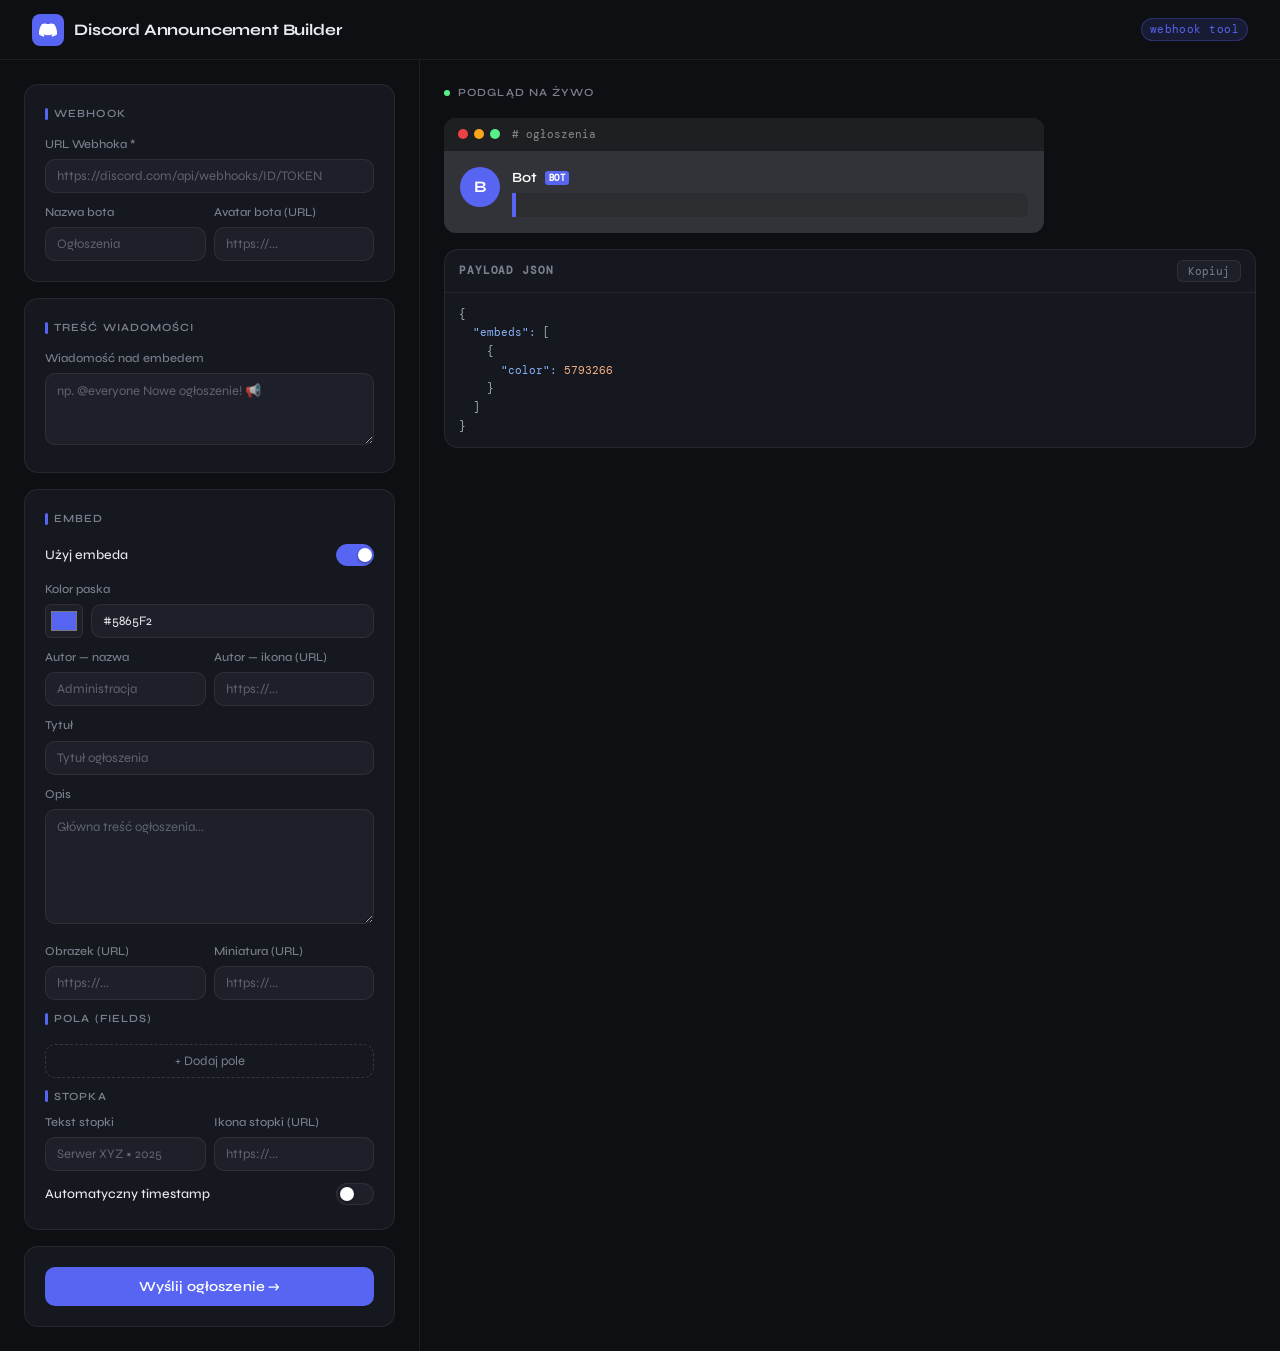
==== index.html @ 8ec6d563 "Add files via upload" ====
<!DOCTYPE html>
<html lang="pl">
<head>
<meta charset="UTF-8" />
<meta name="viewport" content="width=device-width, initial-scale=1.0" />
<title>Discord Announcement Builder</title>
<link rel="preconnect" href="https://fonts.googleapis.com" />
<link href="https://fonts.googleapis.com/css2?family=Syne:wght@400;500;600;700&family=DM+Mono:wght@400;500&display=swap" rel="stylesheet" />
<style>
  :root {
    --bg: #0e0f13;
    --surface: #16181f;
    --surface2: #1e2029;
    --border: rgba(255,255,255,0.07);
    --border-hover: rgba(255,255,255,0.14);
    --text: #e8eaf0;
    --muted: #7b7f8e;
    --accent: #5865f2;
    --accent-hover: #4752c4;
    --accent-dim: rgba(88,101,242,0.15);
    --success: #57f287;
    --success-bg: rgba(87,242,135,0.1);
    --danger: #ed4245;
    --danger-bg: rgba(237,66,69,0.1);
    --radius: 10px;
    --radius-lg: 14px;
  }

  *, *::before, *::after { box-sizing: border-box; margin: 0; padding: 0; }

  body {
    font-family: 'Syne', sans-serif;
    background: var(--bg);
    color: var(--text);
    min-height: 100vh;
    line-height: 1.6;
  }

  /* ── HEADER ── */
  header {
    border-bottom: 1px solid var(--border);
    padding: 0 2rem;
    display: flex;
    align-items: center;
    justify-content: space-between;
    height: 60px;
  }
  .logo {
    display: flex;
    align-items: center;
    gap: 10px;
    font-size: 16px;
    font-weight: 700;
    letter-spacing: -0.01em;
  }
  .logo-icon {
    width: 32px; height: 32px;
    background: var(--accent);
    border-radius: 8px;
    display: flex; align-items: center; justify-content: center;
  }
  .logo-icon svg { width: 18px; height: 18px; fill: #fff; }
  .badge {
    font-size: 11px;
    font-family: 'DM Mono', monospace;
    background: var(--accent-dim);
    color: var(--accent);
    border: 1px solid rgba(88,101,242,0.3);
    padding: 2px 8px;
    border-radius: 20px;
    letter-spacing: 0.04em;
  }

  /* ── LAYOUT ── */
  .app {
    display: grid;
    grid-template-columns: 420px 1fr;
    gap: 0;
    min-height: calc(100vh - 60px);
  }

  /* ── SIDEBAR (FORM) ── */
  .sidebar {
    border-right: 1px solid var(--border);
    overflow-y: auto;
    padding: 1.5rem;
    display: flex;
    flex-direction: column;
    gap: 1rem;
  }

  .card {
    background: var(--surface);
    border: 1px solid var(--border);
    border-radius: var(--radius-lg);
    padding: 1.25rem;
  }

  .section-title {
    font-size: 11px;
    font-weight: 600;
    letter-spacing: 0.1em;
    text-transform: uppercase;
    color: var(--muted);
    margin-bottom: 12px;
    display: flex;
    align-items: center;
    gap: 6px;
  }
  .section-title::before {
    content: '';
    display: block;
    width: 3px; height: 12px;
    background: var(--accent);
    border-radius: 2px;
  }

  label {
    display: block;
    font-size: 12px;
    font-weight: 500;
    color: var(--muted);
    margin-bottom: 5px;
  }

  input[type="text"],
  input[type="url"],
  textarea,
  select {
    width: 100%;
    background: var(--surface2);
    border: 1px solid var(--border);
    border-radius: var(--radius);
    color: var(--text);
    font-family: 'Syne', sans-serif;
    font-size: 13px;
    padding: 8px 11px;
    outline: none;
    transition: border-color 0.15s;
  }
  input[type="text"]:focus,
  input[type="url"]:focus,
  textarea:focus,
  select:focus {
    border-color: var(--accent);
  }
  input::placeholder, textarea::placeholder { color: var(--muted); opacity: 0.7; }
  textarea { resize: vertical; min-height: 72px; line-height: 1.5; }

  .field-row { margin-bottom: 10px; }
  .field-row:last-child { margin-bottom: 0; }

  .two-col { display: grid; grid-template-columns: 1fr 1fr; gap: 8px; }
  .three-col { display: grid; grid-template-columns: 1fr 1fr 1fr; gap: 8px; }

  /* color picker */
  .color-row {
    display: flex; align-items: center; gap: 8px;
  }
  input[type="color"] {
    width: 38px; height: 34px;
    padding: 2px 3px;
    background: var(--surface2);
    border: 1px solid var(--border);
    border-radius: 6px;
    cursor: pointer;
    flex-shrink: 0;
  }

  /* toggle */
  .toggle-row {
    display: flex; align-items: center;
    justify-content: space-between;
    padding: 4px 0;
  }
  .toggle-row label { margin: 0; font-size: 13px; color: var(--text); }
  .toggle {
    width: 38px; height: 22px;
    background: var(--surface2);
    border: 1px solid var(--border);
    border-radius: 11px;
    cursor: pointer;
    position: relative;
    transition: background 0.2s, border-color 0.2s;
    flex-shrink: 0;
  }
  .toggle.on { background: var(--accent); border-color: var(--accent); }
  .toggle::after {
    content: '';
    position: absolute;
    width: 14px; height: 14px;
    background: #fff;
    border-radius: 50%;
    top: 3px; left: 3px;
    transition: left 0.2s;
    box-shadow: 0 1px 3px rgba(0,0,0,0.4);
  }
  .toggle.on::after { left: 21px; }

  /* fields list */
  .fields-list { display: flex; flex-direction: column; gap: 8px; }
  .field-item {
    background: var(--bg);
    border: 1px solid var(--border);
    border-radius: var(--radius);
    padding: 10px 12px;
  }
  .field-item-head {
    display: flex;
    justify-content: space-between;
    align-items: center;
    margin-bottom: 8px;
  }
  .field-item-head span {
    font-size: 11px;
    font-weight: 600;
    letter-spacing: 0.08em;
    text-transform: uppercase;
    color: var(--muted);
  }
  .del-btn {
    background: none;
    border: 1px solid transparent;
    border-radius: 6px;
    color: var(--danger);
    cursor: pointer;
    font-size: 13px;
    padding: 2px 6px;
    transition: background 0.15s;
  }
  .del-btn:hover { background: var(--danger-bg); }

  .add-btn {
    width: 100%;
    background: none;
    border: 1px dashed var(--border-hover);
    border-radius: var(--radius);
    color: var(--muted);
    font-family: 'Syne', sans-serif;
    font-size: 13px;
    padding: 8px;
    cursor: pointer;
    transition: border-color 0.15s, color 0.15s;
    margin-top: 8px;
  }
  .add-btn:hover { border-color: var(--accent); color: var(--accent); }

  /* send button */
  .send-btn {
    width: 100%;
    background: var(--accent);
    color: #fff;
    border: none;
    border-radius: var(--radius);
    font-family: 'Syne', sans-serif;
    font-size: 14px;
    font-weight: 600;
    padding: 11px;
    cursor: pointer;
    letter-spacing: 0.01em;
    transition: background 0.15s, transform 0.1s;
  }
  .send-btn:hover { background: var(--accent-hover); }
  .send-btn:active { transform: scale(0.98); }
  .send-btn:disabled { background: #2d3060; color: var(--muted); cursor: not-allowed; transform: none; }

  .status {
    font-size: 13px;
    padding: 9px 12px;
    border-radius: var(--radius);
    display: none;
    margin-bottom: 8px;
  }
  .status.ok { background: var(--success-bg); color: var(--success); border: 1px solid rgba(87,242,135,0.2); display: block; }
  .status.err { background: var(--danger-bg); color: var(--danger); border: 1px solid rgba(237,66,69,0.2); display: block; }

  /* ── PREVIEW PANEL ── */
  .preview-panel {
    padding: 1.5rem;
    display: flex;
    flex-direction: column;
    gap: 1rem;
  }

  .preview-header {
    font-size: 11px;
    font-weight: 600;
    letter-spacing: 0.1em;
    text-transform: uppercase;
    color: var(--muted);
    display: flex;
    align-items: center;
    gap: 8px;
  }
  .live-dot {
    width: 6px; height: 6px;
    background: var(--success);
    border-radius: 50%;
    animation: pulse 2s infinite;
  }
  @keyframes pulse {
    0%,100% { opacity: 1; }
    50% { opacity: 0.4; }
  }

  .discord-window {
    background: #313338;
    border-radius: 12px;
    overflow: hidden;
    max-width: 600px;
  }
  .discord-titlebar {
    background: #1e1f22;
    padding: 8px 14px;
    display: flex;
    align-items: center;
    gap: 6px;
  }
  .discord-titlebar span {
    font-size: 11px;
    color: #87898c;
    font-family: 'DM Mono', monospace;
  }
  .dot { width: 10px; height: 10px; border-radius: 50%; }
  .dot.r { background: #ed4245; }
  .dot.y { background: #faa61a; }
  .dot.g { background: #57f287; }

  .discord-channel {
    padding: 16px;
  }

  .discord-msg {
    display: flex;
    gap: 12px;
    align-items: flex-start;
  }
  .discord-avatar {
    width: 40px; height: 40px;
    border-radius: 50%;
    background: var(--accent);
    display: flex; align-items: center; justify-content: center;
    font-size: 16px;
    font-weight: 700;
    color: #fff;
    flex-shrink: 0;
    overflow: hidden;
  }
  .discord-avatar img { width: 100%; height: 100%; object-fit: cover; }
  .discord-msg-body { flex: 1; min-width: 0; }
  .discord-username {
    font-size: 14px;
    font-weight: 600;
    color: #fff;
    margin-bottom: 3px;
  }
  .discord-username .bot-tag {
    font-size: 9px;
    background: var(--accent);
    color: #fff;
    padding: 1px 4px;
    border-radius: 3px;
    margin-left: 5px;
    vertical-align: middle;
    font-family: 'DM Mono', monospace;
    letter-spacing: 0.05em;
  }
  .discord-content {
    font-size: 14px;
    color: #dbdee1;
    white-space: pre-wrap;
    word-break: break-word;
    margin-bottom: 6px;
    font-family: 'Syne', sans-serif;
  }
  .discord-content:empty { display: none; }

  .embed {
    border-left: 4px solid var(--accent);
    background: #2b2d31;
    border-radius: 0 6px 6px 0;
    padding: 12px 14px;
    max-width: 520px;
    position: relative;
  }

  .embed-author {
    display: flex;
    align-items: center;
    gap: 6px;
    margin-bottom: 6px;
  }
  .embed-author img {
    width: 20px; height: 20px;
    border-radius: 50%;
    object-fit: cover;
  }
  .embed-author-name {
    font-size: 13px;
    font-weight: 600;
    color: #e0e1e5;
  }

  .embed-title {
    font-size: 15px;
    font-weight: 700;
    color: #00b0f4;
    margin-bottom: 6px;
    word-break: break-word;
  }

  .embed-desc {
    font-size: 13px;
    color: #dbdee1;
    line-height: 1.55;
    margin-bottom: 10px;
    word-break: break-word;
    white-space: pre-wrap;
    font-family: 'Syne', sans-serif;
  }

  .embed-fields {
    display: grid;
    gap: 6px;
    margin-bottom: 10px;
  }
  .embed-field { background: #232428; border-radius: 4px; padding: 6px 8px; }
  .embed-field-name { font-size: 12px; font-weight: 700; color: #dbdee1; margin-bottom: 2px; }
  .embed-field-value { font-size: 13px; color: #b5bac1; word-break: break-word; white-space: pre-wrap; }

  .embed-image { margin-top: 10px; }
  .embed-image img { max-width: 100%; border-radius: 6px; display: block; }

  .embed-thumb {
    position: absolute;
    top: 12px; right: 14px;
    width: 72px; height: 72px;
    border-radius: 4px;
    object-fit: cover;
  }

  .embed-footer {
    display: flex;
    align-items: center;
    gap: 6px;
    margin-top: 10px;
  }
  .embed-footer img { width: 16px; height: 16px; border-radius: 50%; }
  .embed-footer-text { font-size: 11px; color: #87898c; }

  /* json panel */
  .json-card {
    background: var(--surface);
    border: 1px solid var(--border);
    border-radius: var(--radius-lg);
    overflow: hidden;
  }
  .json-header {
    display: flex;
    align-items: center;
    justify-content: space-between;
    padding: 10px 14px;
    border-bottom: 1px solid var(--border);
  }
  .json-header span {
    font-size: 11px;
    font-weight: 600;
    letter-spacing: 0.08em;
    text-transform: uppercase;
    color: var(--muted);
    font-family: 'DM Mono', monospace;
  }
  .copy-btn {
    background: var(--surface2);
    border: 1px solid var(--border);
    border-radius: 6px;
    color: var(--muted);
    font-family: 'DM Mono', monospace;
    font-size: 11px;
    padding: 3px 10px;
    cursor: pointer;
    transition: color 0.15s, border-color 0.15s;
  }
  .copy-btn:hover { color: var(--text); border-color: var(--border-hover); }
  pre {
    padding: 12px 14px;
    font-family: 'DM Mono', monospace;
    font-size: 11px;
    color: #a8b0c2;
    overflow-x: auto;
    line-height: 1.7;
    max-height: 280px;
    overflow-y: auto;
  }
  pre .key { color: #89b4fa; }
  pre .str { color: #a6e3a1; }
  pre .num { color: #fab387; }
  pre .bool { color: #cba6f7; }

  /* responsive */
  @media (max-width: 860px) {
    .app { grid-template-columns: 1fr; }
    .sidebar { border-right: none; border-bottom: 1px solid var(--border); }
  }
</style>
</head>
<body>

<header>
  <div class="logo">
    <div class="logo-icon">
      <svg viewBox="0 0 24 24"><path d="M20.317 4.37a19.791 19.791 0 0 0-4.885-1.515.074.074 0 0 0-.079.037c-.21.375-.444.864-.608 1.25a18.27 18.27 0 0 0-5.487 0 12.64 12.64 0 0 0-.617-1.25.077.077 0 0 0-.079-.037A19.736 19.736 0 0 0 3.677 4.37a.07.07 0 0 0-.032.027C.533 9.046-.32 13.58.099 18.057a.082.082 0 0 0 .031.057 19.9 19.9 0 0 0 5.993 3.03.078.078 0 0 0 .084-.028c.462-.63.874-1.295 1.226-1.994a.076.076 0 0 0-.041-.106 13.107 13.107 0 0 1-1.872-.892.077.077 0 0 1-.008-.128 10.2 10.2 0 0 0 .372-.292.074.074 0 0 1 .077-.01c3.928 1.793 8.18 1.793 12.062 0a.074.074 0 0 1 .078.01c.12.098.246.198.373.292a.077.077 0 0 1-.006.127 12.299 12.299 0 0 1-1.873.892.077.077 0 0 0-.041.107c.36.698.772 1.362 1.225 1.993a.076.076 0 0 0 .084.028 19.839 19.839 0 0 0 6.002-3.03.077.077 0 0 0 .032-.054c.5-5.177-.838-9.674-3.549-13.66a.061.061 0 0 0-.031-.03z"/></svg>
    </div>
    Discord Announcement Builder
  </div>
  <span class="badge">webhook tool</span>
</header>

<div class="app">
  <!-- SIDEBAR -->
  <aside class="sidebar">

    <div class="card">
      <div class="section-title">Webhook</div>
      <div class="field-row">
        <label>URL Webhoka *</label>
        <input type="text" id="webhookUrl" placeholder="https://discord.com/api/webhooks/ID/TOKEN" />
      </div>
      <div class="two-col">
        <div>
          <label>Nazwa bota</label>
          <input type="text" id="botName" placeholder="Ogłoszenia" />
        </div>
        <div>
          <label>Avatar bota (URL)</label>
          <input type="text" id="botAvatar" placeholder="https://..." />
        </div>
      </div>
    </div>

    <div class="card">
      <div class="section-title">Treść wiadomości</div>
      <div class="field-row">
        <label>Wiadomość nad embedem</label>
        <textarea id="msgContent" placeholder="np. @everyone Nowe ogłoszenie! 📢" rows="2"></textarea>
      </div>
    </div>

    <div class="card">
      <div class="section-title">Embed</div>
      <div class="toggle-row field-row">
        <label>Użyj embeda</label>
        <button class="toggle on" id="toggleEmbed" onclick="toggleEmbed()"></button>
      </div>

      <div id="embedSection">
        <div class="field-row">
          <label>Kolor paska</label>
          <div class="color-row">
            <input type="color" id="colorPicker" value="#5865F2" oninput="document.getElementById('colorHex').value=this.value;updatePreview()" />
            <input type="text" id="colorHex" value="#5865F2" placeholder="#5865F2" oninput="syncColor()" />
          </div>
        </div>
        <div class="two-col field-row">
          <div>
            <label>Autor — nazwa</label>
            <input type="text" id="authorName" placeholder="Administracja" />
          </div>
          <div>
            <label>Autor — ikona (URL)</label>
            <input type="text" id="authorIcon" placeholder="https://..." />
          </div>
        </div>
        <div class="field-row">
          <label>Tytuł</label>
          <input type="text" id="embedTitle" placeholder="Tytuł ogłoszenia" />
        </div>
        <div class="field-row">
          <label>Opis</label>
          <textarea id="embedDesc" placeholder="Główna treść ogłoszenia..." rows="5"></textarea>
        </div>
        <div class="two-col field-row">
          <div>
            <label>Obrazek (URL)</label>
            <input type="text" id="embedImage" placeholder="https://..." />
          </div>
          <div>
            <label>Miniatura (URL)</label>
            <input type="text" id="embedThumb" placeholder="https://..." />
          </div>
        </div>

        <div class="field-row">
          <div class="section-title" style="margin-bottom:8px">Pola (Fields)</div>
          <div class="fields-list" id="fieldsList"></div>
          <button class="add-btn" onclick="addField()">+ Dodaj pole</button>
        </div>

        <div class="field-row">
          <div class="section-title" style="margin-bottom:8px">Stopka</div>
          <div class="two-col" style="margin-bottom:8px">
            <div>
              <label>Tekst stopki</label>
              <input type="text" id="footerText" placeholder="Serwer XYZ • 2025" />
            </div>
            <div>
              <label>Ikona stopki (URL)</label>
              <input type="text" id="footerIcon" placeholder="https://..." />
            </div>
          </div>
          <div class="toggle-row">
            <label>Automatyczny timestamp</label>
            <button class="toggle" id="toggleTs" onclick="toggleTs()"></button>
          </div>
        </div>
      </div>
    </div>

    <div class="card">
      <div id="statusMsg" class="status"></div>
      <button class="send-btn" id="sendBtn" onclick="sendWebhook()">Wyślij ogłoszenie →</button>
    </div>

  </aside>

  <!-- PREVIEW -->
  <main class="preview-panel">
    <div class="preview-header">
      <div class="live-dot"></div>
      Podgląd na żywo
    </div>

    <div class="discord-window">
      <div class="discord-titlebar">
        <div class="dot r"></div>
        <div class="dot y"></div>
        <div class="dot g"></div>
        <span style="margin-left:6px"># ogłoszenia</span>
      </div>
      <div class="discord-channel">
        <div class="discord-msg">
          <div class="discord-avatar" id="pvAvatar">B</div>
          <div class="discord-msg-body">
            <div class="discord-username" id="pvUsername">
              Bot <span class="bot-tag">BOT</span>
            </div>
            <div class="discord-content" id="pvContent"></div>
            <div class="embed" id="pvEmbed">
              <div class="embed-author" id="pvAuthorRow" style="display:none">
                <img id="pvAuthorIcon" src="" style="display:none" alt="" />
                <span class="embed-author-name" id="pvAuthorName"></span>
              </div>
              <div class="embed-title" id="pvTitle" style="display:none"></div>
              <div class="embed-desc" id="pvDesc" style="display:none"></div>
              <div class="embed-fields" id="pvFields"></div>
              <div id="pvImageWrap" style="display:none" class="embed-image">
                <img id="pvImage" src="" alt="" />
              </div>
              <div class="embed-footer" id="pvFooterRow" style="display:none">
                <img id="pvFooterIcon" src="" style="display:none" alt="" />
                <span class="embed-footer-text" id="pvFooterText"></span>
                <span class="embed-footer-text" id="pvTs" style="display:none"> • <span id="pvTsVal"></span></span>
              </div>
            </div>
          </div>
        </div>
      </div>
    </div>

    <div class="json-card">
      <div class="json-header">
        <span>Payload JSON</span>
        <button class="copy-btn" onclick="copyJson()">Kopiuj</button>
      </div>
      <pre id="jsonOutput"></pre>
    </div>

  </main>
</div>

<script>
let useEmbed = true;
let useTs = false;
let fields = [];

/* ── HELPERS ── */
function esc(s){ return (s||'').replace(/&/g,'&amp;').replace(/</g,'&lt;').replace(/>/g,'&gt;'); }
function q(s){ return (s||'').replace(/"/g,'&quot;'); }

function toggleEmbed(){
  useEmbed = !useEmbed;
  document.getElementById('toggleEmbed').className = 'toggle'+(useEmbed?' on':'');
  document.getElementById('embedSection').style.display = useEmbed?'':'none';
  updatePreview();
}
function toggleTs(){
  useTs = !useTs;
  document.getElementById('toggleTs').className = 'toggle'+(useTs?' on':'');
  updatePreview();
}
function syncColor(){
  const v = document.getElementById('colorHex').value;
  if(/^#[0-9a-fA-F]{6}$/.test(v)) document.getElementById('colorPicker').value = v;
  updatePreview();
}

/* ── FIELDS ── */
function addField(){
  const id = Date.now();
  fields.push({id, name:'', value:'', inline:false});
  renderFields();
}
function removeField(id){
  fields = fields.filter(f=>f.id!==id);
  renderFields();
}
function updateField(id, key, val){
  const f = fields.find(f=>f.id===id);
  if(f){ f[key]=val; updatePreview(); }
}
function toggleInline(id, btn){
  const f = fields.find(f=>f.id===id);
  if(f){ f.inline=!f.inline; btn.className='toggle'+(f.inline?' on':''); updatePreview(); }
}
function renderFields(){
  const list = document.getElementById('fieldsList');
  list.innerHTML = fields.map((f,i)=>`
    <div class="field-item">
      <div class="field-item-head">
        <span>Pole ${i+1}</span>
        <button class="del-btn" onclick="removeField(${f.id})">✕</button>
      </div>
      <div style="margin-bottom:6px">
        <label>Nazwa</label>
        <input type="text" value="${q(f.name)}" oninput="updateField(${f.id},'name',this.value)" placeholder="Nazwa pola" />
      </div>
      <div style="margin-bottom:6px">
        <label>Wartość</label>
        <textarea oninput="updateField(${f.id},'value',this.value)" rows="2" placeholder="Wartość pola">${esc(f.value)}</textarea>
      </div>
      <div class="toggle-row">
        <label style="font-size:12px;color:var(--muted)">Inline</label>
        <button class="toggle${f.inline?' on':''}" onclick="toggleInline(${f.id},this)"></button>
      </div>
    </div>`).join('');
  updatePreview();
}

/* ── PREVIEW ── */
function updatePreview(){
  /* username / avatar */
  const botName = document.getElementById('botName').value || 'Bot';
  const botAvatar = document.getElementById('botAvatar').value;
  document.getElementById('pvUsername').innerHTML = esc(botName)+' <span class="bot-tag">BOT</span>';
  const pvAv = document.getElementById('pvAvatar');
  if(botAvatar){
    pvAv.innerHTML = `<img src="${q(botAvatar)}" alt="" />`;
  } else {
    pvAv.textContent = botName.charAt(0).toUpperCase();
  }

  /* content */
  const content = document.getElementById('msgContent').value;
  const pvContent = document.getElementById('pvContent');
  pvContent.textContent = content;

  /* embed visibility */
  const pvEmbed = document.getElementById('pvEmbed');
  if(!useEmbed){ pvEmbed.style.display='none'; updateJson(); return; }
  pvEmbed.style.display='';

  /* color */
  const color = document.getElementById('colorHex').value;
  pvEmbed.style.borderLeftColor = /^#[0-9a-fA-F]{6}$/.test(color) ? color : '#5865f2';

  /* author */
  const authorName = document.getElementById('authorName').value;
  const authorIcon = document.getElementById('authorIcon').value;
  const pvAuthorRow = document.getElementById('pvAuthorRow');
  pvAuthorRow.style.display = authorName ? '' : 'none';
  document.getElementById('pvAuthorName').textContent = authorName;
  const pvAIcon = document.getElementById('pvAuthorIcon');
  pvAIcon.style.display = authorIcon ? '' : 'none';
  if(authorIcon) pvAIcon.src = authorIcon;

  /* title */
  const title = document.getElementById('embedTitle').value;
  const pvTitle = document.getElementById('pvTitle');
  pvTitle.style.display = title ? '' : 'none';
  pvTitle.textContent = title;

  /* desc */
  const desc = document.getElementById('embedDesc').value;
  const pvDesc = document.getElementById('pvDesc');
  pvDesc.style.display = desc ? '' : 'none';
  pvDesc.textContent = desc;

  /* fields */
  const pvFields = document.getElementById('pvFields');
  if(fields.length){
    pvFields.style.display='grid';
    pvFields.innerHTML = fields.map(f=>`
      <div class="embed-field" style="${f.inline?'':'grid-column:1/-1'}">
        <div class="embed-field-name">${esc(f.name)||'​'}</div>
        <div class="embed-field-value">${esc(f.value)||'​'}</div>
      </div>`).join('');
  } else {
    pvFields.style.display='none';
    pvFields.innerHTML='';
  }

  /* image */
  const img = document.getElementById('embedImage').value;
  document.getElementById('pvImageWrap').style.display = img ? '' : 'none';
  if(img) document.getElementById('pvImage').src = img;

  /* thumbnail */
  const thumb = document.getElementById('embedThumb').value;
  let pvThumb = document.getElementById('pvThumb');
  if(thumb){
    if(!pvThumb){ pvThumb=document.createElement('img'); pvThumb.id='pvThumb'; pvThumb.className='embed-thumb'; pvThumb.alt=''; pvEmbed.appendChild(pvThumb); }
    pvThumb.src=thumb; pvThumb.style.display='';
  } else if(pvThumb){ pvThumb.style.display='none'; }

  /* footer */
  const footerText = document.getElementById('footerText').value;
  const footerIcon = document.getElementById('footerIcon').value;
  const pvFooterRow = document.getElementById('pvFooterRow');
  pvFooterRow.style.display = (footerText||footerIcon||useTs)?'':'none';
  document.getElementById('pvFooterText').textContent = footerText;
  const pvFIcon = document.getElementById('pvFooterIcon');
  pvFIcon.style.display = footerIcon?'':'none';
  if(footerIcon) pvFIcon.src = footerIcon;
  const pvTs = document.getElementById('pvTs');
  pvTs.style.display = useTs?'':'none';
  if(useTs) document.getElementById('pvTsVal').textContent = new Date().toLocaleString('pl-PL');

  updateJson();
}

/* ── BUILD PAYLOAD ── */
function buildPayload(){
  const content = document.getElementById('msgContent').value || undefined;
  const botName = document.getElementById('botName').value || undefined;
  const botAvatar = document.getElementById('botAvatar').value || undefined;
  const payload = {};
  if(content) payload.content = content;
  if(botName) payload.username = botName;
  if(botAvatar) payload.avatar_url = botAvatar;

  if(useEmbed){
    const colorHex = document.getElementById('colorHex').value || '#5865F2';
    const color = parseInt(colorHex.replace('#',''),16);
    const embed = { color };
    const authorName = document.getElementById('authorName').value;
    const authorIcon = document.getElementById('authorIcon').value;
    if(authorName){ embed.author = {name: authorName}; if(authorIcon) embed.author.icon_url = authorIcon; }
    const title = document.getElementById('embedTitle').value;
    if(title) embed.title = title;
    const desc = document.getElementById('embedDesc').value;
    if(desc) embed.description = desc;
    if(fields.length) embed.fields = fields.map(f=>({name:f.name||'\u200b',value:f.value||'\u200b',inline:f.inline}));
    const img = document.getElementById('embedImage').value;
    if(img) embed.image = {url: img};
    const thumb = document.getElementById('embedThumb').value;
    if(thumb) embed.thumbnail = {url: thumb};
    const footerText = document.getElementById('footerText').value;
    const footerIcon = document.getElementById('footerIcon').value;
    if(footerText||footerIcon){ embed.footer = {text: footerText||''}; if(footerIcon) embed.footer.icon_url = footerIcon; }
    if(useTs) embed.timestamp = new Date().toISOString();
    payload.embeds = [embed];
  }
  return payload;
}

/* ── JSON PREVIEW ── */
function syntaxHighlight(json){
  return json.replace(/("(\\u[\da-fA-F]{4}|\\[^u]|[^\\"])*"(\s*:)?|\b(true|false|null)\b|-?\d+\.?\d*(?:[eE][+-]?\d+)?)/g, m=>{
    if(/^"/.test(m)){ if(/:$/.test(m)) return `<span class="key">${m}</span>`; return `<span class="str">${m}</span>`; }
    if(/true|false/.test(m)) return `<span class="bool">${m}</span>`;
    return `<span class="num">${m}</span>`;
  });
}
function updateJson(){
  const payload = buildPayload();
  const json = JSON.stringify(payload, null, 2);
  document.getElementById('jsonOutput').innerHTML = syntaxHighlight(json);
}
function copyJson(){
  navigator.clipboard.writeText(JSON.stringify(buildPayload(), null, 2));
  const btn = document.querySelector('.copy-btn');
  btn.textContent='Skopiowano!'; setTimeout(()=>btn.textContent='Kopiuj',1500);
}

/* ── SEND ── */
async function sendWebhook(){
  const url = document.getElementById('webhookUrl').value.trim();
  if(!url){ showStatus('Wpisz URL webhoka!','err'); return; }
  if(!url.startsWith('https://discord.com/api/webhooks/')){ showStatus('Nieprawidłowy URL webhoka Discord.','err'); return; }

  const btn = document.getElementById('sendBtn');
  btn.disabled=true; btn.textContent='Wysyłanie...';

  try {
    const res = await fetch(url+'?wait=true',{
      method:'POST',
      headers:{'Content-Type':'application/json'},
      body: JSON.stringify(buildPayload())
    });
    if(res.ok){
      showStatus('✓ Ogłoszenie wysłane pomyślnie!','ok');
    } else {
      const data = await res.json().catch(()=>({}));
      showStatus('Błąd '+(res.status)+': '+(data.message||'Nieznany błąd'),'err');
    }
  } catch(e){
    showStatus('Błąd połączenia: '+e.message,'err');
  }

  btn.disabled=false; btn.textContent='Wyślij ogłoszenie →';
}

function showStatus(msg, type){
  const el = document.getElementById('statusMsg');
  el.textContent = msg;
  el.className = 'status '+type;
  setTimeout(()=>{ el.className='status'; }, 4000);
}

/* ── INIT ── */
document.querySelectorAll('input[type="text"], input[type="url"], textarea').forEach(el=>{
  el.addEventListener('input', updatePreview);
});
updatePreview();
</script>
</body>
</html>
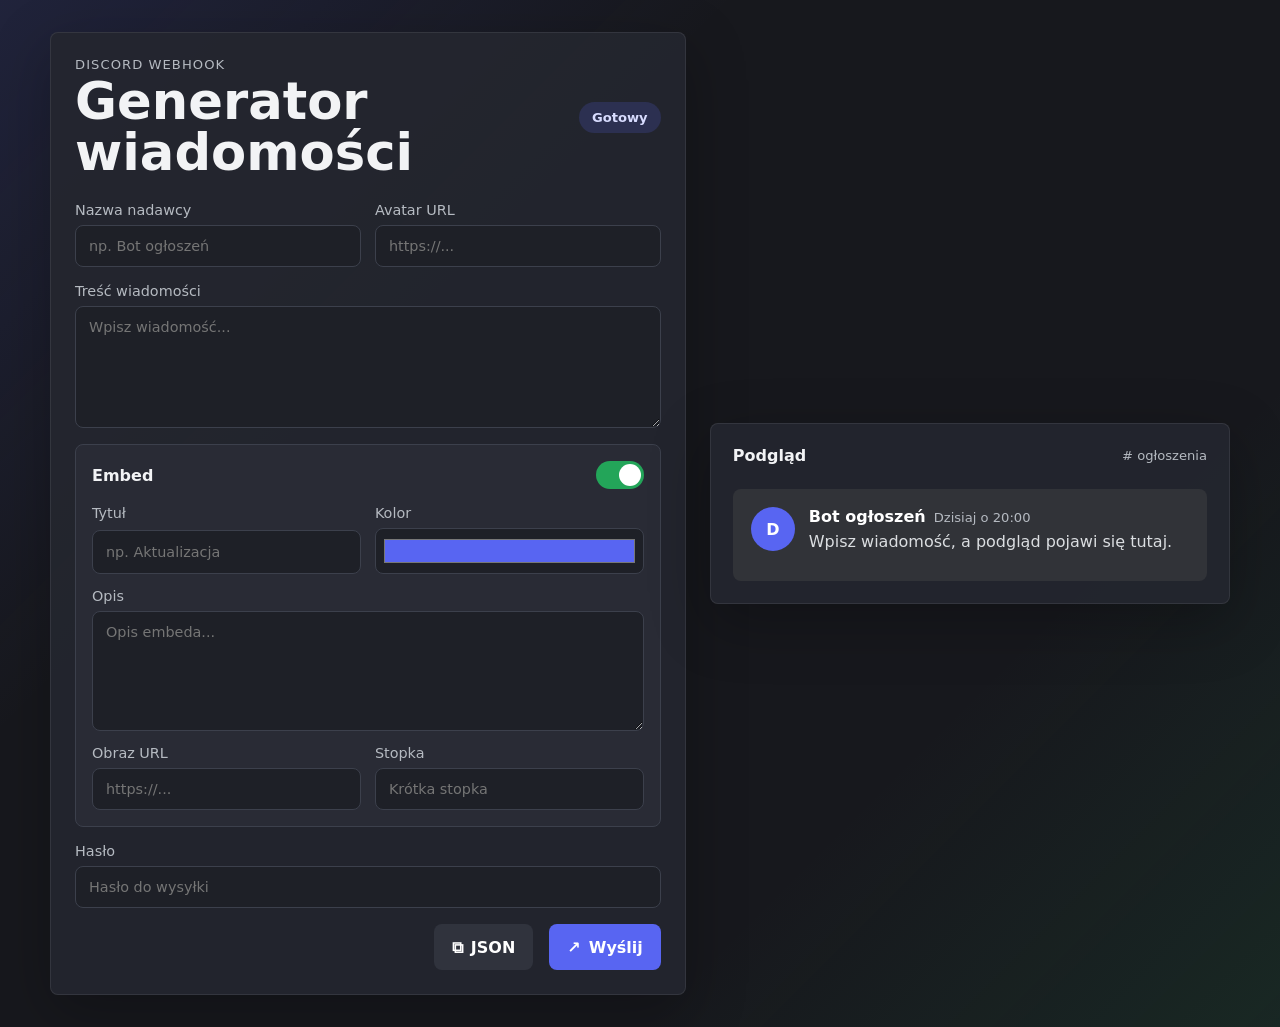
==== commit 61683f1d: "Add files via upload" ====
--- a/index.html
+++ b/index.html
@@ -1,937 +1,127 @@
-<!DOCTYPE html>
+<!doctype html>
 <html lang="pl">
-<head>
-<meta charset="UTF-8" />
-<meta name="viewport" content="width=device-width, initial-scale=1.0" />
-<title>Discord Announcement Builder</title>
-<link rel="preconnect" href="https://fonts.googleapis.com" />
-<link href="https://fonts.googleapis.com/css2?family=Syne:wght@400;500;600;700&family=DM+Mono:wght@400;500&display=swap" rel="stylesheet" />
-<style>
-  :root {
-    --bg: #0e0f13;
-    --surface: #16181f;
-    --surface2: #1e2029;
-    --border: rgba(255,255,255,0.07);
-    --border-hover: rgba(255,255,255,0.14);
-    --text: #e8eaf0;
-    --muted: #7b7f8e;
-    --accent: #5865f2;
-    --accent-hover: #4752c4;
-    --accent-dim: rgba(88,101,242,0.15);
-    --success: #57f287;
-    --success-bg: rgba(87,242,135,0.1);
-    --danger: #ed4245;
-    --danger-bg: rgba(237,66,69,0.1);
-    --radius: 10px;
-    --radius-lg: 14px;
-  }
-
-  *, *::before, *::after { box-sizing: border-box; margin: 0; padding: 0; }
-
-  body {
-    font-family: 'Syne', sans-serif;
-    background: var(--bg);
-    color: var(--text);
-    min-height: 100vh;
-    line-height: 1.6;
-  }
-
-  /* ── HEADER ── */
-  header {
-    border-bottom: 1px solid var(--border);
-    padding: 0 2rem;
-    display: flex;
-    align-items: center;
-    justify-content: space-between;
-    height: 60px;
-  }
-  .logo {
-    display: flex;
-    align-items: center;
-    gap: 10px;
-    font-size: 16px;
-    font-weight: 700;
-    letter-spacing: -0.01em;
-  }
-  .logo-icon {
-    width: 32px; height: 32px;
-    background: var(--accent);
-    border-radius: 8px;
-    display: flex; align-items: center; justify-content: center;
-  }
-  .logo-icon svg { width: 18px; height: 18px; fill: #fff; }
-  .badge {
-    font-size: 11px;
-    font-family: 'DM Mono', monospace;
-    background: var(--accent-dim);
-    color: var(--accent);
-    border: 1px solid rgba(88,101,242,0.3);
-    padding: 2px 8px;
-    border-radius: 20px;
-    letter-spacing: 0.04em;
-  }
-
-  /* ── LAYOUT ── */
-  .app {
-    display: grid;
-    grid-template-columns: 420px 1fr;
-    gap: 0;
-    min-height: calc(100vh - 60px);
-  }
-
-  /* ── SIDEBAR (FORM) ── */
-  .sidebar {
-    border-right: 1px solid var(--border);
-    overflow-y: auto;
-    padding: 1.5rem;
-    display: flex;
-    flex-direction: column;
-    gap: 1rem;
-  }
-
-  .card {
-    background: var(--surface);
-    border: 1px solid var(--border);
-    border-radius: var(--radius-lg);
-    padding: 1.25rem;
-  }
-
-  .section-title {
-    font-size: 11px;
-    font-weight: 600;
-    letter-spacing: 0.1em;
-    text-transform: uppercase;
-    color: var(--muted);
-    margin-bottom: 12px;
-    display: flex;
-    align-items: center;
-    gap: 6px;
-  }
-  .section-title::before {
-    content: '';
-    display: block;
-    width: 3px; height: 12px;
-    background: var(--accent);
-    border-radius: 2px;
-  }
-
-  label {
-    display: block;
-    font-size: 12px;
-    font-weight: 500;
-    color: var(--muted);
-    margin-bottom: 5px;
-  }
-
-  input[type="text"],
-  input[type="url"],
-  textarea,
-  select {
-    width: 100%;
-    background: var(--surface2);
-    border: 1px solid var(--border);
-    border-radius: var(--radius);
-    color: var(--text);
-    font-family: 'Syne', sans-serif;
-    font-size: 13px;
-    padding: 8px 11px;
-    outline: none;
-    transition: border-color 0.15s;
-  }
-  input[type="text"]:focus,
-  input[type="url"]:focus,
-  textarea:focus,
-  select:focus {
-    border-color: var(--accent);
-  }
-  input::placeholder, textarea::placeholder { color: var(--muted); opacity: 0.7; }
-  textarea { resize: vertical; min-height: 72px; line-height: 1.5; }
-
-  .field-row { margin-bottom: 10px; }
-  .field-row:last-child { margin-bottom: 0; }
-
-  .two-col { display: grid; grid-template-columns: 1fr 1fr; gap: 8px; }
-  .three-col { display: grid; grid-template-columns: 1fr 1fr 1fr; gap: 8px; }
-
-  /* color picker */
-  .color-row {
-    display: flex; align-items: center; gap: 8px;
-  }
-  input[type="color"] {
-    width: 38px; height: 34px;
-    padding: 2px 3px;
-    background: var(--surface2);
-    border: 1px solid var(--border);
-    border-radius: 6px;
-    cursor: pointer;
-    flex-shrink: 0;
-  }
-
-  /* toggle */
-  .toggle-row {
-    display: flex; align-items: center;
-    justify-content: space-between;
-    padding: 4px 0;
-  }
-  .toggle-row label { margin: 0; font-size: 13px; color: var(--text); }
-  .toggle {
-    width: 38px; height: 22px;
-    background: var(--surface2);
-    border: 1px solid var(--border);
-    border-radius: 11px;
-    cursor: pointer;
-    position: relative;
-    transition: background 0.2s, border-color 0.2s;
-    flex-shrink: 0;
-  }
-  .toggle.on { background: var(--accent); border-color: var(--accent); }
-  .toggle::after {
-    content: '';
-    position: absolute;
-    width: 14px; height: 14px;
-    background: #fff;
-    border-radius: 50%;
-    top: 3px; left: 3px;
-    transition: left 0.2s;
-    box-shadow: 0 1px 3px rgba(0,0,0,0.4);
-  }
-  .toggle.on::after { left: 21px; }
-
-  /* fields list */
-  .fields-list { display: flex; flex-direction: column; gap: 8px; }
-  .field-item {
-    background: var(--bg);
-    border: 1px solid var(--border);
-    border-radius: var(--radius);
-    padding: 10px 12px;
-  }
-  .field-item-head {
-    display: flex;
-    justify-content: space-between;
-    align-items: center;
-    margin-bottom: 8px;
-  }
-  .field-item-head span {
-    font-size: 11px;
-    font-weight: 600;
-    letter-spacing: 0.08em;
-    text-transform: uppercase;
-    color: var(--muted);
-  }
-  .del-btn {
-    background: none;
-    border: 1px solid transparent;
-    border-radius: 6px;
-    color: var(--danger);
-    cursor: pointer;
-    font-size: 13px;
-    padding: 2px 6px;
-    transition: background 0.15s;
-  }
-  .del-btn:hover { background: var(--danger-bg); }
-
-  .add-btn {
-    width: 100%;
-    background: none;
-    border: 1px dashed var(--border-hover);
-    border-radius: var(--radius);
-    color: var(--muted);
-    font-family: 'Syne', sans-serif;
-    font-size: 13px;
-    padding: 8px;
-    cursor: pointer;
-    transition: border-color 0.15s, color 0.15s;
-    margin-top: 8px;
-  }
-  .add-btn:hover { border-color: var(--accent); color: var(--accent); }
-
-  /* send button */
-  .send-btn {
-    width: 100%;
-    background: var(--accent);
-    color: #fff;
-    border: none;
-    border-radius: var(--radius);
-    font-family: 'Syne', sans-serif;
-    font-size: 14px;
-    font-weight: 600;
-    padding: 11px;
-    cursor: pointer;
-    letter-spacing: 0.01em;
-    transition: background 0.15s, transform 0.1s;
-  }
-  .send-btn:hover { background: var(--accent-hover); }
-  .send-btn:active { transform: scale(0.98); }
-  .send-btn:disabled { background: #2d3060; color: var(--muted); cursor: not-allowed; transform: none; }
-
-  .status {
-    font-size: 13px;
-    padding: 9px 12px;
-    border-radius: var(--radius);
-    display: none;
-    margin-bottom: 8px;
-  }
-  .status.ok { background: var(--success-bg); color: var(--success); border: 1px solid rgba(87,242,135,0.2); display: block; }
-  .status.err { background: var(--danger-bg); color: var(--danger); border: 1px solid rgba(237,66,69,0.2); display: block; }
-
-  /* ── PREVIEW PANEL ── */
-  .preview-panel {
-    padding: 1.5rem;
-    display: flex;
-    flex-direction: column;
-    gap: 1rem;
-  }
-
-  .preview-header {
-    font-size: 11px;
-    font-weight: 600;
-    letter-spacing: 0.1em;
-    text-transform: uppercase;
-    color: var(--muted);
-    display: flex;
-    align-items: center;
-    gap: 8px;
-  }
-  .live-dot {
-    width: 6px; height: 6px;
-    background: var(--success);
-    border-radius: 50%;
-    animation: pulse 2s infinite;
-  }
-  @keyframes pulse {
-    0%,100% { opacity: 1; }
-    50% { opacity: 0.4; }
-  }
-
-  .discord-window {
-    background: #313338;
-    border-radius: 12px;
-    overflow: hidden;
-    max-width: 600px;
-  }
-  .discord-titlebar {
-    background: #1e1f22;
-    padding: 8px 14px;
-    display: flex;
-    align-items: center;
-    gap: 6px;
-  }
-  .discord-titlebar span {
-    font-size: 11px;
-    color: #87898c;
-    font-family: 'DM Mono', monospace;
-  }
-  .dot { width: 10px; height: 10px; border-radius: 50%; }
-  .dot.r { background: #ed4245; }
-  .dot.y { background: #faa61a; }
-  .dot.g { background: #57f287; }
-
-  .discord-channel {
-    padding: 16px;
-  }
-
-  .discord-msg {
-    display: flex;
-    gap: 12px;
-    align-items: flex-start;
-  }
-  .discord-avatar {
-    width: 40px; height: 40px;
-    border-radius: 50%;
-    background: var(--accent);
-    display: flex; align-items: center; justify-content: center;
-    font-size: 16px;
-    font-weight: 700;
-    color: #fff;
-    flex-shrink: 0;
-    overflow: hidden;
-  }
-  .discord-avatar img { width: 100%; height: 100%; object-fit: cover; }
-  .discord-msg-body { flex: 1; min-width: 0; }
-  .discord-username {
-    font-size: 14px;
-    font-weight: 600;
-    color: #fff;
-    margin-bottom: 3px;
-  }
-  .discord-username .bot-tag {
-    font-size: 9px;
-    background: var(--accent);
-    color: #fff;
-    padding: 1px 4px;
-    border-radius: 3px;
-    margin-left: 5px;
-    vertical-align: middle;
-    font-family: 'DM Mono', monospace;
-    letter-spacing: 0.05em;
-  }
-  .discord-content {
-    font-size: 14px;
-    color: #dbdee1;
-    white-space: pre-wrap;
-    word-break: break-word;
-    margin-bottom: 6px;
-    font-family: 'Syne', sans-serif;
-  }
-  .discord-content:empty { display: none; }
-
-  .embed {
-    border-left: 4px solid var(--accent);
-    background: #2b2d31;
-    border-radius: 0 6px 6px 0;
-    padding: 12px 14px;
-    max-width: 520px;
-    position: relative;
-  }
-
-  .embed-author {
-    display: flex;
-    align-items: center;
-    gap: 6px;
-    margin-bottom: 6px;
-  }
-  .embed-author img {
-    width: 20px; height: 20px;
-    border-radius: 50%;
-    object-fit: cover;
-  }
-  .embed-author-name {
-    font-size: 13px;
-    font-weight: 600;
-    color: #e0e1e5;
-  }
-
-  .embed-title {
-    font-size: 15px;
-    font-weight: 700;
-    color: #00b0f4;
-    margin-bottom: 6px;
-    word-break: break-word;
-  }
-
-  .embed-desc {
-    font-size: 13px;
-    color: #dbdee1;
-    line-height: 1.55;
-    margin-bottom: 10px;
-    word-break: break-word;
-    white-space: pre-wrap;
-    font-family: 'Syne', sans-serif;
-  }
-
-  .embed-fields {
-    display: grid;
-    gap: 6px;
-    margin-bottom: 10px;
-  }
-  .embed-field { background: #232428; border-radius: 4px; padding: 6px 8px; }
-  .embed-field-name { font-size: 12px; font-weight: 700; color: #dbdee1; margin-bottom: 2px; }
-  .embed-field-value { font-size: 13px; color: #b5bac1; word-break: break-word; white-space: pre-wrap; }
-
-  .embed-image { margin-top: 10px; }
-  .embed-image img { max-width: 100%; border-radius: 6px; display: block; }
-
-  .embed-thumb {
-    position: absolute;
-    top: 12px; right: 14px;
-    width: 72px; height: 72px;
-    border-radius: 4px;
-    object-fit: cover;
-  }
-
-  .embed-footer {
-    display: flex;
-    align-items: center;
-    gap: 6px;
-    margin-top: 10px;
-  }
-  .embed-footer img { width: 16px; height: 16px; border-radius: 50%; }
-  .embed-footer-text { font-size: 11px; color: #87898c; }
-
-  /* json panel */
-  .json-card {
-    background: var(--surface);
-    border: 1px solid var(--border);
-    border-radius: var(--radius-lg);
-    overflow: hidden;
-  }
-  .json-header {
-    display: flex;
-    align-items: center;
-    justify-content: space-between;
-    padding: 10px 14px;
-    border-bottom: 1px solid var(--border);
-  }
-  .json-header span {
-    font-size: 11px;
-    font-weight: 600;
-    letter-spacing: 0.08em;
-    text-transform: uppercase;
-    color: var(--muted);
-    font-family: 'DM Mono', monospace;
-  }
-  .copy-btn {
-    background: var(--surface2);
-    border: 1px solid var(--border);
-    border-radius: 6px;
-    color: var(--muted);
-    font-family: 'DM Mono', monospace;
-    font-size: 11px;
-    padding: 3px 10px;
-    cursor: pointer;
-    transition: color 0.15s, border-color 0.15s;
-  }
-  .copy-btn:hover { color: var(--text); border-color: var(--border-hover); }
-  pre {
-    padding: 12px 14px;
-    font-family: 'DM Mono', monospace;
-    font-size: 11px;
-    color: #a8b0c2;
-    overflow-x: auto;
-    line-height: 1.7;
-    max-height: 280px;
-    overflow-y: auto;
-  }
-  pre .key { color: #89b4fa; }
-  pre .str { color: #a6e3a1; }
-  pre .num { color: #fab387; }
-  pre .bool { color: #cba6f7; }
-
-  /* responsive */
-  @media (max-width: 860px) {
-    .app { grid-template-columns: 1fr; }
-    .sidebar { border-right: none; border-bottom: 1px solid var(--border); }
-  }
-</style>
-</head>
-<body>
-
-<header>
-  <div class="logo">
-    <div class="logo-icon">
-      <svg viewBox="0 0 24 24"><path d="M20.317 4.37a19.791 19.791 0 0 0-4.885-1.515.074.074 0 0 0-.079.037c-.21.375-.444.864-.608 1.25a18.27 18.27 0 0 0-5.487 0 12.64 12.64 0 0 0-.617-1.25.077.077 0 0 0-.079-.037A19.736 19.736 0 0 0 3.677 4.37a.07.07 0 0 0-.032.027C.533 9.046-.32 13.58.099 18.057a.082.082 0 0 0 .031.057 19.9 19.9 0 0 0 5.993 3.03.078.078 0 0 0 .084-.028c.462-.63.874-1.295 1.226-1.994a.076.076 0 0 0-.041-.106 13.107 13.107 0 0 1-1.872-.892.077.077 0 0 1-.008-.128 10.2 10.2 0 0 0 .372-.292.074.074 0 0 1 .077-.01c3.928 1.793 8.18 1.793 12.062 0a.074.074 0 0 1 .078.01c.12.098.246.198.373.292a.077.077 0 0 1-.006.127 12.299 12.299 0 0 1-1.873.892.077.077 0 0 0-.041.107c.36.698.772 1.362 1.225 1.993a.076.076 0 0 0 .084.028 19.839 19.839 0 0 0 6.002-3.03.077.077 0 0 0 .032-.054c.5-5.177-.838-9.674-3.549-13.66a.061.061 0 0 0-.031-.03z"/></svg>
-    </div>
-    Discord Announcement Builder
-  </div>
-  <span class="badge">webhook tool</span>
-</header>
-
-<div class="app">
-  <!-- SIDEBAR -->
-  <aside class="sidebar">
-
-    <div class="card">
-      <div class="section-title">Webhook</div>
-      <div class="field-row">
-        <label>URL Webhoka *</label>
-        <input type="text" id="webhookUrl" placeholder="https://discord.com/api/webhooks/ID/TOKEN" />
-      </div>
-      <div class="two-col">
-        <div>
-          <label>Nazwa bota</label>
-          <input type="text" id="botName" placeholder="Ogłoszenia" />
-        </div>
-        <div>
-          <label>Avatar bota (URL)</label>
-          <input type="text" id="botAvatar" placeholder="https://..." />
-        </div>
-      </div>
-    </div>
-
-    <div class="card">
-      <div class="section-title">Treść wiadomości</div>
-      <div class="field-row">
-        <label>Wiadomość nad embedem</label>
-        <textarea id="msgContent" placeholder="np. @everyone Nowe ogłoszenie! 📢" rows="2"></textarea>
-      </div>
-    </div>
-
-    <div class="card">
-      <div class="section-title">Embed</div>
-      <div class="toggle-row field-row">
-        <label>Użyj embeda</label>
-        <button class="toggle on" id="toggleEmbed" onclick="toggleEmbed()"></button>
-      </div>
-
-      <div id="embedSection">
-        <div class="field-row">
-          <label>Kolor paska</label>
-          <div class="color-row">
-            <input type="color" id="colorPicker" value="#5865F2" oninput="document.getElementById('colorHex').value=this.value;updatePreview()" />
-            <input type="text" id="colorHex" value="#5865F2" placeholder="#5865F2" oninput="syncColor()" />
+  <head>
+    <meta charset="utf-8" />
+    <meta name="viewport" content="width=device-width, initial-scale=1" />
+    <title>Discord Message Generator</title>
+    <link rel="stylesheet" href="styles.css" />
+  </head>
+  <body>
+    <main class="shell">
+      <section class="composer" aria-labelledby="page-title">
+        <div class="topbar">
+          <div>
+            <p class="eyebrow">Discord webhook</p>
+            <h1 id="page-title">Generator wiadomości</h1>
           </div>
-        </div>
-        <div class="two-col field-row">
-          <div>
-            <label>Autor — nazwa</label>
-            <input type="text" id="authorName" placeholder="Administracja" />
-          </div>
-          <div>
-            <label>Autor — ikona (URL)</label>
-            <input type="text" id="authorIcon" placeholder="https://..." />
-          </div>
-        </div>
-        <div class="field-row">
-          <label>Tytuł</label>
-          <input type="text" id="embedTitle" placeholder="Tytuł ogłoszenia" />
-        </div>
-        <div class="field-row">
-          <label>Opis</label>
-          <textarea id="embedDesc" placeholder="Główna treść ogłoszenia..." rows="5"></textarea>
-        </div>
-        <div class="two-col field-row">
-          <div>
-            <label>Obrazek (URL)</label>
-            <input type="text" id="embedImage" placeholder="https://..." />
-          </div>
-          <div>
-            <label>Miniatura (URL)</label>
-            <input type="text" id="embedThumb" placeholder="https://..." />
-          </div>
+          <div class="status-pill" id="status-pill" aria-live="polite">Gotowy</div>
         </div>
 
-        <div class="field-row">
-          <div class="section-title" style="margin-bottom:8px">Pola (Fields)</div>
-          <div class="fields-list" id="fieldsList"></div>
-          <button class="add-btn" onclick="addField()">+ Dodaj pole</button>
-        </div>
+        <form id="message-form" autocomplete="off">
+          <div class="grid two">
+            <label>
+              Nazwa nadawcy
+              <input id="username" name="username" maxlength="80" placeholder="np. Bot ogłoszeń" />
+            </label>
 
-        <div class="field-row">
-          <div class="section-title" style="margin-bottom:8px">Stopka</div>
-          <div class="two-col" style="margin-bottom:8px">
-            <div>
-              <label>Tekst stopki</label>
-              <input type="text" id="footerText" placeholder="Serwer XYZ • 2025" />
+            <label>
+              Avatar URL
+              <input id="avatarUrl" name="avatarUrl" type="url" placeholder="https://..." />
+            </label>
+          </div>
+
+          <label>
+            Treść wiadomości
+            <textarea id="content" name="content" maxlength="2000" rows="6" placeholder="Wpisz wiadomość..."></textarea>
+          </label>
+
+          <div class="embed-panel">
+            <div class="panel-title">
+              <h2>Embed</h2>
+              <label class="switch">
+                <input id="embedEnabled" type="checkbox" checked />
+                <span></span>
+              </label>
             </div>
-            <div>
-              <label>Ikona stopki (URL)</label>
-              <input type="text" id="footerIcon" placeholder="https://..." />
-            </div>
-          </div>
-          <div class="toggle-row">
-            <label>Automatyczny timestamp</label>
-            <button class="toggle" id="toggleTs" onclick="toggleTs()"></button>
-          </div>
-        </div>
-      </div>
-    </div>
 
-    <div class="card">
-      <div id="statusMsg" class="status"></div>
-      <button class="send-btn" id="sendBtn" onclick="sendWebhook()">Wyślij ogłoszenie →</button>
-    </div>
+            <div class="embed-fields" id="embed-fields">
+              <div class="grid two">
+                <label>
+                  Tytuł
+                  <input id="embedTitle" maxlength="256" placeholder="np. Aktualizacja" />
+                </label>
 
-  </aside>
+                <label>
+                  Kolor
+                  <input id="embedColor" type="color" value="#5865f2" />
+                </label>
+              </div>
 
-  <!-- PREVIEW -->
-  <main class="preview-panel">
-    <div class="preview-header">
-      <div class="live-dot"></div>
-      Podgląd na żywo
-    </div>
+              <label>
+                Opis
+                <textarea id="embedDescription" maxlength="4096" rows="5" placeholder="Opis embeda..."></textarea>
+              </label>
 
-    <div class="discord-window">
-      <div class="discord-titlebar">
-        <div class="dot r"></div>
-        <div class="dot y"></div>
-        <div class="dot g"></div>
-        <span style="margin-left:6px"># ogłoszenia</span>
-      </div>
-      <div class="discord-channel">
-        <div class="discord-msg">
-          <div class="discord-avatar" id="pvAvatar">B</div>
-          <div class="discord-msg-body">
-            <div class="discord-username" id="pvUsername">
-              Bot <span class="bot-tag">BOT</span>
-            </div>
-            <div class="discord-content" id="pvContent"></div>
-            <div class="embed" id="pvEmbed">
-              <div class="embed-author" id="pvAuthorRow" style="display:none">
-                <img id="pvAuthorIcon" src="" style="display:none" alt="" />
-                <span class="embed-author-name" id="pvAuthorName"></span>
-              </div>
-              <div class="embed-title" id="pvTitle" style="display:none"></div>
-              <div class="embed-desc" id="pvDesc" style="display:none"></div>
-              <div class="embed-fields" id="pvFields"></div>
-              <div id="pvImageWrap" style="display:none" class="embed-image">
-                <img id="pvImage" src="" alt="" />
-              </div>
-              <div class="embed-footer" id="pvFooterRow" style="display:none">
-                <img id="pvFooterIcon" src="" style="display:none" alt="" />
-                <span class="embed-footer-text" id="pvFooterText"></span>
-                <span class="embed-footer-text" id="pvTs" style="display:none"> • <span id="pvTsVal"></span></span>
+              <div class="grid two">
+                <label>
+                  Obraz URL
+                  <input id="embedImage" type="url" placeholder="https://..." />
+                </label>
+
+                <label>
+                  Stopka
+                  <input id="embedFooter" maxlength="2048" placeholder="Krótka stopka" />
+                </label>
               </div>
             </div>
           </div>
+
+          <label>
+            Hasło
+            <input id="password" name="password" type="password" required placeholder="Hasło do wysyłki" />
+          </label>
+
+          <div class="actions">
+            <button class="ghost" type="button" id="copy-json" title="Kopiuj JSON">
+              <span aria-hidden="true">⧉</span>
+              JSON
+            </button>
+            <button class="primary" type="submit" title="Wyślij na Discorda">
+              <span aria-hidden="true">↗</span>
+              Wyślij
+            </button>
+          </div>
+        </form>
+      </section>
+
+      <aside class="preview" aria-labelledby="preview-title">
+        <div class="preview-head">
+          <h2 id="preview-title">Podgląd</h2>
+          <span># ogłoszenia</span>
         </div>
-      </div>
-    </div>
 
-    <div class="json-card">
-      <div class="json-header">
-        <span>Payload JSON</span>
-        <button class="copy-btn" onclick="copyJson()">Kopiuj</button>
-      </div>
-      <pre id="jsonOutput"></pre>
-    </div>
+        <article class="discord-message">
+          <div class="avatar" id="preview-avatar">D</div>
+          <div class="message-body">
+            <div class="message-meta">
+              <strong id="preview-username">Bot ogłoszeń</strong>
+              <span>Dzisiaj o 20:00</span>
+            </div>
+            <p id="preview-content">Wpisz wiadomość, a podgląd pojawi się tutaj.</p>
+            <div class="discord-embed" id="preview-embed">
+              <div class="embed-color" id="preview-embed-color"></div>
+              <div class="embed-content">
+                <h3 id="preview-embed-title">Aktualizacja</h3>
+                <p id="preview-embed-description">Opis embeda...</p>
+                <img id="preview-embed-image" alt="" hidden />
+                <small id="preview-embed-footer">Krótka stopka</small>
+              </div>
+            </div>
+          </div>
+        </article>
+      </aside>
+    </main>
 
-  </main>
-</div>
-
-<script>
-let useEmbed = true;
-let useTs = false;
-let fields = [];
-
-/* ── HELPERS ── */
-function esc(s){ return (s||'').replace(/&/g,'&amp;').replace(/</g,'&lt;').replace(/>/g,'&gt;'); }
-function q(s){ return (s||'').replace(/"/g,'&quot;'); }
-
-function toggleEmbed(){
-  useEmbed = !useEmbed;
-  document.getElementById('toggleEmbed').className = 'toggle'+(useEmbed?' on':'');
-  document.getElementById('embedSection').style.display = useEmbed?'':'none';
-  updatePreview();
-}
-function toggleTs(){
-  useTs = !useTs;
-  document.getElementById('toggleTs').className = 'toggle'+(useTs?' on':'');
-  updatePreview();
-}
-function syncColor(){
-  const v = document.getElementById('colorHex').value;
-  if(/^#[0-9a-fA-F]{6}$/.test(v)) document.getElementById('colorPicker').value = v;
-  updatePreview();
-}
-
-/* ── FIELDS ── */
-function addField(){
-  const id = Date.now();
-  fields.push({id, name:'', value:'', inline:false});
-  renderFields();
-}
-function removeField(id){
-  fields = fields.filter(f=>f.id!==id);
-  renderFields();
-}
-function updateField(id, key, val){
-  const f = fields.find(f=>f.id===id);
-  if(f){ f[key]=val; updatePreview(); }
-}
-function toggleInline(id, btn){
-  const f = fields.find(f=>f.id===id);
-  if(f){ f.inline=!f.inline; btn.className='toggle'+(f.inline?' on':''); updatePreview(); }
-}
-function renderFields(){
-  const list = document.getElementById('fieldsList');
-  list.innerHTML = fields.map((f,i)=>`
-    <div class="field-item">
-      <div class="field-item-head">
-        <span>Pole ${i+1}</span>
-        <button class="del-btn" onclick="removeField(${f.id})">✕</button>
-      </div>
-      <div style="margin-bottom:6px">
-        <label>Nazwa</label>
-        <input type="text" value="${q(f.name)}" oninput="updateField(${f.id},'name',this.value)" placeholder="Nazwa pola" />
-      </div>
-      <div style="margin-bottom:6px">
-        <label>Wartość</label>
-        <textarea oninput="updateField(${f.id},'value',this.value)" rows="2" placeholder="Wartość pola">${esc(f.value)}</textarea>
-      </div>
-      <div class="toggle-row">
-        <label style="font-size:12px;color:var(--muted)">Inline</label>
-        <button class="toggle${f.inline?' on':''}" onclick="toggleInline(${f.id},this)"></button>
-      </div>
-    </div>`).join('');
-  updatePreview();
-}
-
-/* ── PREVIEW ── */
-function updatePreview(){
-  /* username / avatar */
-  const botName = document.getElementById('botName').value || 'Bot';
-  const botAvatar = document.getElementById('botAvatar').value;
-  document.getElementById('pvUsername').innerHTML = esc(botName)+' <span class="bot-tag">BOT</span>';
-  const pvAv = document.getElementById('pvAvatar');
-  if(botAvatar){
-    pvAv.innerHTML = `<img src="${q(botAvatar)}" alt="" />`;
-  } else {
-    pvAv.textContent = botName.charAt(0).toUpperCase();
-  }
-
-  /* content */
-  const content = document.getElementById('msgContent').value;
-  const pvContent = document.getElementById('pvContent');
-  pvContent.textContent = content;
-
-  /* embed visibility */
-  const pvEmbed = document.getElementById('pvEmbed');
-  if(!useEmbed){ pvEmbed.style.display='none'; updateJson(); return; }
-  pvEmbed.style.display='';
-
-  /* color */
-  const color = document.getElementById('colorHex').value;
-  pvEmbed.style.borderLeftColor = /^#[0-9a-fA-F]{6}$/.test(color) ? color : '#5865f2';
-
-  /* author */
-  const authorName = document.getElementById('authorName').value;
-  const authorIcon = document.getElementById('authorIcon').value;
-  const pvAuthorRow = document.getElementById('pvAuthorRow');
-  pvAuthorRow.style.display = authorName ? '' : 'none';
-  document.getElementById('pvAuthorName').textContent = authorName;
-  const pvAIcon = document.getElementById('pvAuthorIcon');
-  pvAIcon.style.display = authorIcon ? '' : 'none';
-  if(authorIcon) pvAIcon.src = authorIcon;
-
-  /* title */
-  const title = document.getElementById('embedTitle').value;
-  const pvTitle = document.getElementById('pvTitle');
-  pvTitle.style.display = title ? '' : 'none';
-  pvTitle.textContent = title;
-
-  /* desc */
-  const desc = document.getElementById('embedDesc').value;
-  const pvDesc = document.getElementById('pvDesc');
-  pvDesc.style.display = desc ? '' : 'none';
-  pvDesc.textContent = desc;
-
-  /* fields */
-  const pvFields = document.getElementById('pvFields');
-  if(fields.length){
-    pvFields.style.display='grid';
-    pvFields.innerHTML = fields.map(f=>`
-      <div class="embed-field" style="${f.inline?'':'grid-column:1/-1'}">
-        <div class="embed-field-name">${esc(f.name)||'​'}</div>
-        <div class="embed-field-value">${esc(f.value)||'​'}</div>
-      </div>`).join('');
-  } else {
-    pvFields.style.display='none';
-    pvFields.innerHTML='';
-  }
-
-  /* image */
-  const img = document.getElementById('embedImage').value;
-  document.getElementById('pvImageWrap').style.display = img ? '' : 'none';
-  if(img) document.getElementById('pvImage').src = img;
-
-  /* thumbnail */
-  const thumb = document.getElementById('embedThumb').value;
-  let pvThumb = document.getElementById('pvThumb');
-  if(thumb){
-    if(!pvThumb){ pvThumb=document.createElement('img'); pvThumb.id='pvThumb'; pvThumb.className='embed-thumb'; pvThumb.alt=''; pvEmbed.appendChild(pvThumb); }
-    pvThumb.src=thumb; pvThumb.style.display='';
-  } else if(pvThumb){ pvThumb.style.display='none'; }
-
-  /* footer */
-  const footerText = document.getElementById('footerText').value;
-  const footerIcon = document.getElementById('footerIcon').value;
-  const pvFooterRow = document.getElementById('pvFooterRow');
-  pvFooterRow.style.display = (footerText||footerIcon||useTs)?'':'none';
-  document.getElementById('pvFooterText').textContent = footerText;
-  const pvFIcon = document.getElementById('pvFooterIcon');
-  pvFIcon.style.display = footerIcon?'':'none';
-  if(footerIcon) pvFIcon.src = footerIcon;
-  const pvTs = document.getElementById('pvTs');
-  pvTs.style.display = useTs?'':'none';
-  if(useTs) document.getElementById('pvTsVal').textContent = new Date().toLocaleString('pl-PL');
-
-  updateJson();
-}
-
-/* ── BUILD PAYLOAD ── */
-function buildPayload(){
-  const content = document.getElementById('msgContent').value || undefined;
-  const botName = document.getElementById('botName').value || undefined;
-  const botAvatar = document.getElementById('botAvatar').value || undefined;
-  const payload = {};
-  if(content) payload.content = content;
-  if(botName) payload.username = botName;
-  if(botAvatar) payload.avatar_url = botAvatar;
-
-  if(useEmbed){
-    const colorHex = document.getElementById('colorHex').value || '#5865F2';
-    const color = parseInt(colorHex.replace('#',''),16);
-    const embed = { color };
-    const authorName = document.getElementById('authorName').value;
-    const authorIcon = document.getElementById('authorIcon').value;
-    if(authorName){ embed.author = {name: authorName}; if(authorIcon) embed.author.icon_url = authorIcon; }
-    const title = document.getElementById('embedTitle').value;
-    if(title) embed.title = title;
-    const desc = document.getElementById('embedDesc').value;
-    if(desc) embed.description = desc;
-    if(fields.length) embed.fields = fields.map(f=>({name:f.name||'\u200b',value:f.value||'\u200b',inline:f.inline}));
-    const img = document.getElementById('embedImage').value;
-    if(img) embed.image = {url: img};
-    const thumb = document.getElementById('embedThumb').value;
-    if(thumb) embed.thumbnail = {url: thumb};
-    const footerText = document.getElementById('footerText').value;
-    const footerIcon = document.getElementById('footerIcon').value;
-    if(footerText||footerIcon){ embed.footer = {text: footerText||''}; if(footerIcon) embed.footer.icon_url = footerIcon; }
-    if(useTs) embed.timestamp = new Date().toISOString();
-    payload.embeds = [embed];
-  }
-  return payload;
-}
-
-/* ── JSON PREVIEW ── */
-function syntaxHighlight(json){
-  return json.replace(/("(\\u[\da-fA-F]{4}|\\[^u]|[^\\"])*"(\s*:)?|\b(true|false|null)\b|-?\d+\.?\d*(?:[eE][+-]?\d+)?)/g, m=>{
-    if(/^"/.test(m)){ if(/:$/.test(m)) return `<span class="key">${m}</span>`; return `<span class="str">${m}</span>`; }
-    if(/true|false/.test(m)) return `<span class="bool">${m}</span>`;
-    return `<span class="num">${m}</span>`;
-  });
-}
-function updateJson(){
-  const payload = buildPayload();
-  const json = JSON.stringify(payload, null, 2);
-  document.getElementById('jsonOutput').innerHTML = syntaxHighlight(json);
-}
-function copyJson(){
-  navigator.clipboard.writeText(JSON.stringify(buildPayload(), null, 2));
-  const btn = document.querySelector('.copy-btn');
-  btn.textContent='Skopiowano!'; setTimeout(()=>btn.textContent='Kopiuj',1500);
-}
-
-/* ── SEND ── */
-async function sendWebhook(){
-  const url = document.getElementById('webhookUrl').value.trim();
-  if(!url){ showStatus('Wpisz URL webhoka!','err'); return; }
-  if(!url.startsWith('https://discord.com/api/webhooks/')){ showStatus('Nieprawidłowy URL webhoka Discord.','err'); return; }
-
-  const btn = document.getElementById('sendBtn');
-  btn.disabled=true; btn.textContent='Wysyłanie...';
-
-  try {
-    const res = await fetch(url+'?wait=true',{
-      method:'POST',
-      headers:{'Content-Type':'application/json'},
-      body: JSON.stringify(buildPayload())
-    });
-    if(res.ok){
-      showStatus('✓ Ogłoszenie wysłane pomyślnie!','ok');
-    } else {
-      const data = await res.json().catch(()=>({}));
-      showStatus('Błąd '+(res.status)+': '+(data.message||'Nieznany błąd'),'err');
-    }
-  } catch(e){
-    showStatus('Błąd połączenia: '+e.message,'err');
-  }
-
-  btn.disabled=false; btn.textContent='Wyślij ogłoszenie →';
-}
-
-function showStatus(msg, type){
-  const el = document.getElementById('statusMsg');
-  el.textContent = msg;
-  el.className = 'status '+type;
-  setTimeout(()=>{ el.className='status'; }, 4000);
-}
-
-/* ── INIT ── */
-document.querySelectorAll('input[type="text"], input[type="url"], textarea').forEach(el=>{
-  el.addEventListener('input', updatePreview);
-});
-updatePreview();
-</script>
-</body>
+    <script src="app.js"></script>
+  </body>
 </html>
--- a/styles.css
+++ b/styles.css
@@ -0,0 +1,394 @@
+:root {
+  color-scheme: dark;
+  --bg: #17181d;
+  --surface: #24262f;
+  --surface-2: #30333d;
+  --line: #3c404c;
+  --text: #f2f3f5;
+  --muted: #b5bac1;
+  --accent: #5865f2;
+  --accent-2: #23a559;
+  --danger: #f23f42;
+  --shadow: 0 18px 60px rgba(0, 0, 0, 0.26);
+  font-family:
+    Inter, ui-sans-serif, system-ui, -apple-system, BlinkMacSystemFont, "Segoe UI", sans-serif;
+}
+
+* {
+  box-sizing: border-box;
+}
+
+body {
+  min-height: 100vh;
+  margin: 0;
+  color: var(--text);
+  background:
+    linear-gradient(135deg, rgba(88, 101, 242, 0.14), transparent 32%),
+    linear-gradient(315deg, rgba(35, 165, 89, 0.11), transparent 28%),
+    var(--bg);
+}
+
+button,
+input,
+textarea {
+  font: inherit;
+}
+
+.shell {
+  width: min(1180px, calc(100% - 32px));
+  min-height: 100vh;
+  margin: 0 auto;
+  display: grid;
+  grid-template-columns: minmax(0, 1.1fr) minmax(360px, 0.9fr);
+  gap: 24px;
+  align-items: center;
+  padding: 32px 0;
+}
+
+.composer,
+.preview {
+  background: rgba(36, 38, 47, 0.92);
+  border: 1px solid rgba(255, 255, 255, 0.08);
+  box-shadow: var(--shadow);
+  border-radius: 8px;
+}
+
+.composer {
+  padding: 24px;
+}
+
+.preview {
+  padding: 22px;
+}
+
+.topbar,
+.preview-head,
+.panel-title,
+.actions {
+  display: flex;
+  align-items: center;
+  justify-content: space-between;
+  gap: 16px;
+}
+
+.eyebrow,
+.preview-head span,
+.message-meta span {
+  color: var(--muted);
+  font-size: 0.82rem;
+}
+
+.eyebrow {
+  margin: 0 0 4px;
+  text-transform: uppercase;
+  letter-spacing: 0.08em;
+}
+
+h1,
+h2,
+h3,
+p {
+  margin-top: 0;
+}
+
+h1 {
+  margin-bottom: 0;
+  font-size: clamp(2rem, 4vw, 3.6rem);
+  line-height: 1;
+  letter-spacing: 0;
+}
+
+h2 {
+  margin-bottom: 0;
+  font-size: 1rem;
+}
+
+form {
+  display: grid;
+  gap: 16px;
+  margin-top: 24px;
+}
+
+.grid {
+  display: grid;
+  gap: 14px;
+}
+
+.grid.two {
+  grid-template-columns: repeat(2, minmax(0, 1fr));
+}
+
+label {
+  display: grid;
+  gap: 7px;
+  color: var(--muted);
+  font-size: 0.9rem;
+}
+
+input,
+textarea {
+  width: 100%;
+  border: 1px solid var(--line);
+  border-radius: 8px;
+  background: #1e2027;
+  color: var(--text);
+  padding: 12px 13px;
+  outline: none;
+  transition:
+    border-color 160ms ease,
+    box-shadow 160ms ease,
+    background 160ms ease;
+}
+
+input:focus,
+textarea:focus {
+  border-color: var(--accent);
+  box-shadow: 0 0 0 3px rgba(88, 101, 242, 0.22);
+}
+
+textarea {
+  resize: vertical;
+  min-height: 120px;
+}
+
+input[type="color"] {
+  min-height: 46px;
+  padding: 6px;
+}
+
+.embed-panel {
+  display: grid;
+  gap: 16px;
+  padding: 16px;
+  border: 1px solid var(--line);
+  border-radius: 8px;
+  background: rgba(48, 51, 61, 0.48);
+}
+
+.embed-fields {
+  display: grid;
+  gap: 14px;
+}
+
+.switch {
+  display: inline-flex;
+  cursor: pointer;
+}
+
+.switch input {
+  position: absolute;
+  opacity: 0;
+  pointer-events: none;
+}
+
+.switch span {
+  width: 48px;
+  height: 28px;
+  border-radius: 999px;
+  background: #4e535f;
+  position: relative;
+  transition: background 160ms ease;
+}
+
+.switch span::after {
+  content: "";
+  width: 22px;
+  height: 22px;
+  border-radius: 50%;
+  background: white;
+  position: absolute;
+  top: 3px;
+  left: 3px;
+  transition: transform 160ms ease;
+}
+
+.switch input:checked + span {
+  background: var(--accent-2);
+}
+
+.switch input:checked + span::after {
+  transform: translateX(20px);
+}
+
+.actions {
+  justify-content: flex-end;
+}
+
+button {
+  min-height: 46px;
+  border: 0;
+  border-radius: 8px;
+  color: white;
+  display: inline-flex;
+  align-items: center;
+  justify-content: center;
+  gap: 8px;
+  padding: 0 18px;
+  cursor: pointer;
+  font-weight: 700;
+}
+
+button:disabled {
+  cursor: progress;
+  opacity: 0.7;
+}
+
+.primary {
+  background: var(--accent);
+}
+
+.ghost {
+  background: var(--surface-2);
+}
+
+.status-pill {
+  min-width: 82px;
+  padding: 8px 11px;
+  border-radius: 999px;
+  background: rgba(88, 101, 242, 0.18);
+  color: #d8dcff;
+  text-align: center;
+  font-size: 0.82rem;
+  font-weight: 700;
+}
+
+.status-pill.ok {
+  background: rgba(35, 165, 89, 0.18);
+  color: #b8f7cf;
+}
+
+.status-pill.error {
+  background: rgba(242, 63, 66, 0.16);
+  color: #ffb5b6;
+}
+
+.discord-message {
+  display: grid;
+  grid-template-columns: 44px minmax(0, 1fr);
+  gap: 14px;
+  margin-top: 24px;
+  padding: 18px;
+  border-radius: 8px;
+  background: #313338;
+}
+
+.avatar {
+  width: 44px;
+  height: 44px;
+  border-radius: 50%;
+  display: grid;
+  place-items: center;
+  background: var(--accent);
+  color: white;
+  font-weight: 800;
+  overflow: hidden;
+}
+
+.avatar img {
+  width: 100%;
+  height: 100%;
+  object-fit: cover;
+}
+
+.message-body {
+  min-width: 0;
+}
+
+.message-meta {
+  display: flex;
+  align-items: baseline;
+  gap: 8px;
+  margin-bottom: 6px;
+}
+
+.message-meta strong {
+  color: white;
+}
+
+#preview-content {
+  margin-bottom: 12px;
+  color: #dbdee1;
+  white-space: pre-wrap;
+  overflow-wrap: anywhere;
+}
+
+.discord-embed {
+  display: grid;
+  grid-template-columns: 4px minmax(0, 1fr);
+  max-width: 520px;
+  overflow: hidden;
+  border-radius: 4px;
+  background: #2b2d31;
+}
+
+.embed-color {
+  background: var(--accent);
+}
+
+.embed-content {
+  padding: 12px;
+}
+
+.embed-content h3 {
+  margin-bottom: 7px;
+  font-size: 1rem;
+  overflow-wrap: anywhere;
+}
+
+.embed-content p {
+  margin-bottom: 10px;
+  color: #dbdee1;
+  white-space: pre-wrap;
+  overflow-wrap: anywhere;
+}
+
+.embed-content img {
+  width: 100%;
+  max-height: 260px;
+  object-fit: cover;
+  border-radius: 4px;
+  margin-bottom: 10px;
+}
+
+.embed-content small {
+  color: var(--muted);
+  overflow-wrap: anywhere;
+}
+
+[hidden] {
+  display: none !important;
+}
+
+@media (max-width: 880px) {
+  .shell {
+    grid-template-columns: 1fr;
+    align-items: start;
+  }
+}
+
+@media (max-width: 620px) {
+  .shell {
+    width: min(100% - 20px, 1180px);
+    padding: 10px 0;
+  }
+
+  .composer,
+  .preview {
+    padding: 16px;
+  }
+
+  .grid.two,
+  .topbar {
+    grid-template-columns: 1fr;
+    display: grid;
+  }
+
+  .status-pill {
+    width: fit-content;
+  }
+
+  .actions {
+    display: grid;
+    grid-template-columns: 1fr 1fr;
+  }
+}
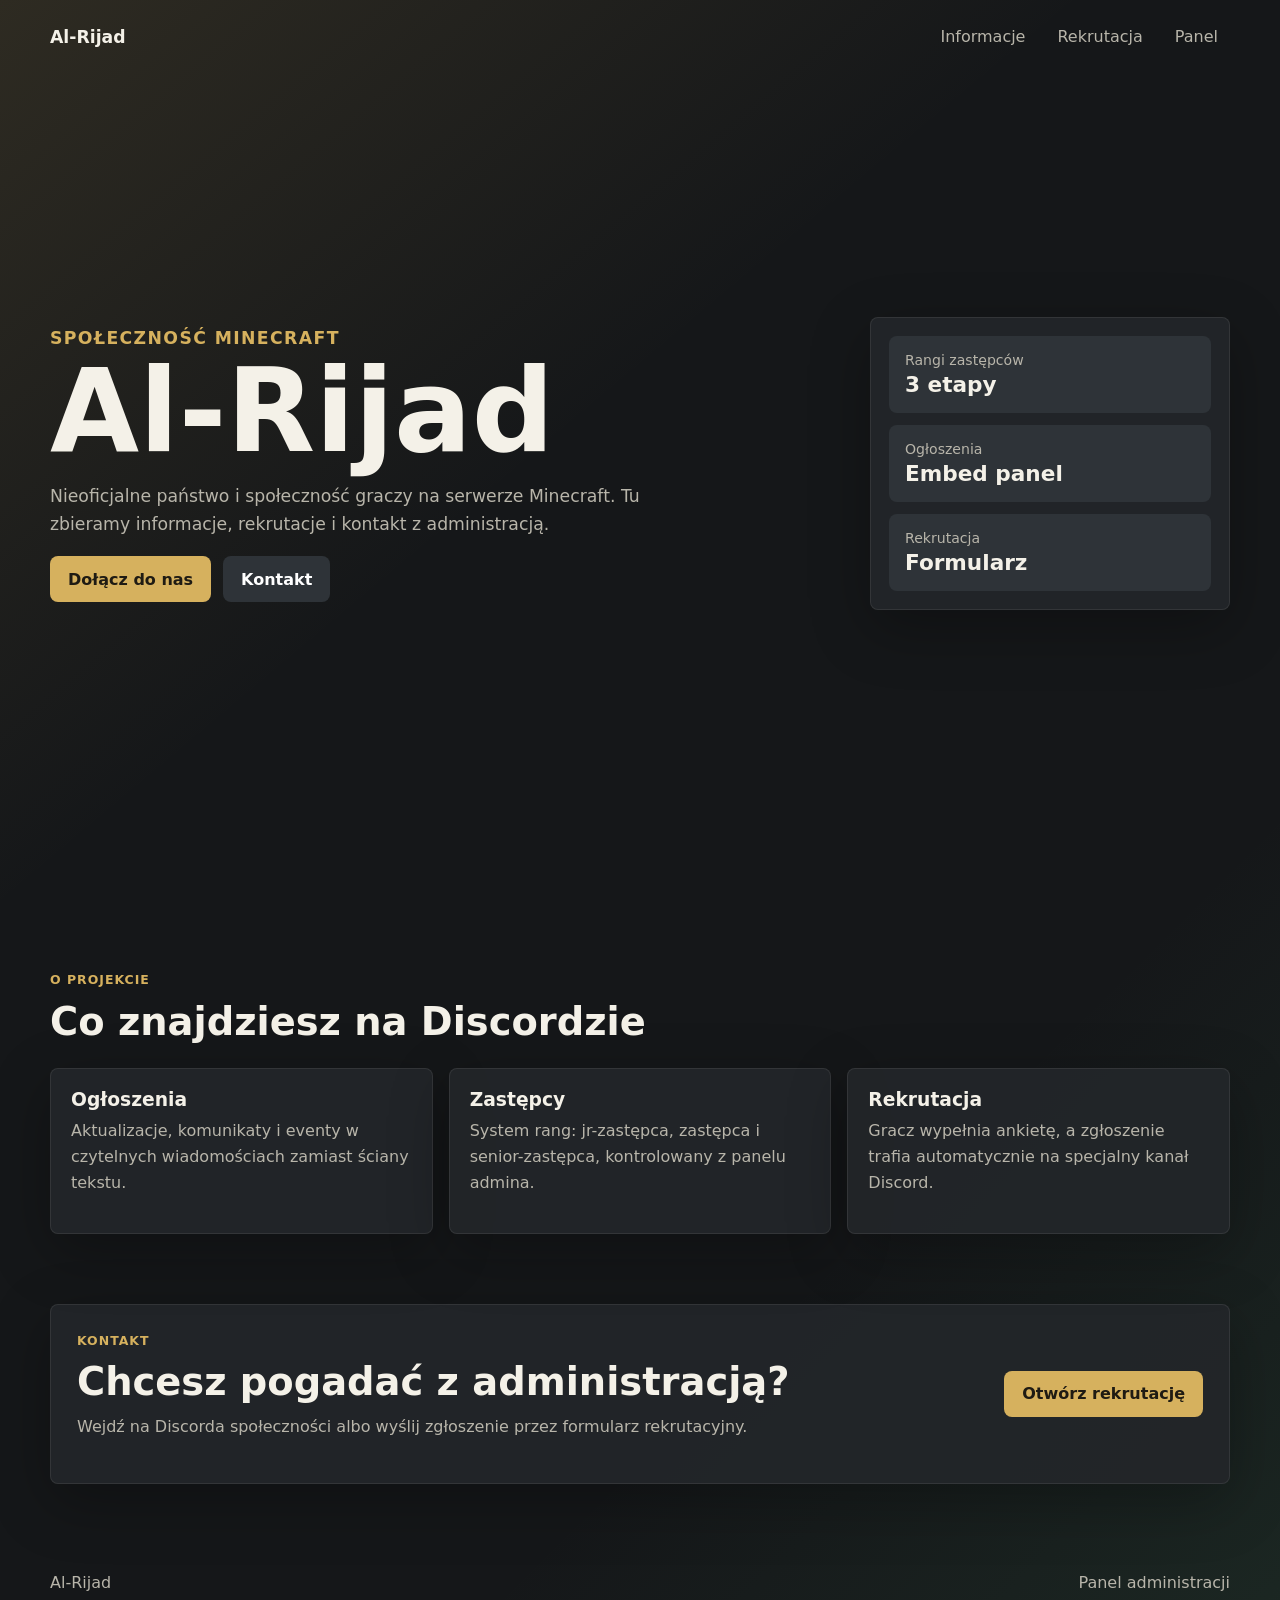
==== commit b0a5f38e: "Add files via upload" ====
--- a/index.html
+++ b/index.html
@@ -3,125 +3,83 @@
   <head>
     <meta charset="utf-8" />
     <meta name="viewport" content="width=device-width, initial-scale=1" />
-    <title>Discord Message Generator</title>
+    <title>Al-Rijad</title>
     <link rel="stylesheet" href="styles.css" />
   </head>
   <body>
-    <main class="shell">
-      <section class="composer" aria-labelledby="page-title">
-        <div class="topbar">
+    <header class="site-header">
+      <a class="brand" href="index.html">Al-Rijad</a>
+      <nav aria-label="Nawigacja">
+        <a href="#info">Informacje</a>
+        <a href="rekrutacja.html">Rekrutacja</a>
+        <a href="admin.html">Panel</a>
+      </nav>
+    </header>
+
+    <main>
+      <section class="hero">
+        <div class="hero-copy">
+          <p class="eyebrow">Społeczność Minecraft</p>
+          <h1>Al-Rijad</h1>
+          <p>
+            Nieoficjalne państwo i społeczność graczy na serwerze Minecraft. Tu zbieramy informacje,
+            rekrutacje i kontakt z administracją.
+          </p>
+          <div class="hero-actions">
+            <a class="button primary" href="rekrutacja.html">Dołącz do nas</a>
+            <a class="button ghost" href="#kontakt">Kontakt</a>
+          </div>
+        </div>
+        <div class="hero-panel" aria-label="Status społeczności">
           <div>
-            <p class="eyebrow">Discord webhook</p>
-            <h1 id="page-title">Generator wiadomości</h1>
+            <span>Rangi zastępców</span>
+            <strong>3 etapy</strong>
           </div>
-          <div class="status-pill" id="status-pill" aria-live="polite">Gotowy</div>
+          <div>
+            <span>Ogłoszenia</span>
+            <strong>Embed panel</strong>
+          </div>
+          <div>
+            <span>Rekrutacja</span>
+            <strong>Formularz</strong>
+          </div>
         </div>
-
-        <form id="message-form" autocomplete="off">
-          <div class="grid two">
-            <label>
-              Nazwa nadawcy
-              <input id="username" name="username" maxlength="80" placeholder="np. Bot ogłoszeń" />
-            </label>
-
-            <label>
-              Avatar URL
-              <input id="avatarUrl" name="avatarUrl" type="url" placeholder="https://..." />
-            </label>
-          </div>
-
-          <label>
-            Treść wiadomości
-            <textarea id="content" name="content" maxlength="2000" rows="6" placeholder="Wpisz wiadomość..."></textarea>
-          </label>
-
-          <div class="embed-panel">
-            <div class="panel-title">
-              <h2>Embed</h2>
-              <label class="switch">
-                <input id="embedEnabled" type="checkbox" checked />
-                <span></span>
-              </label>
-            </div>
-
-            <div class="embed-fields" id="embed-fields">
-              <div class="grid two">
-                <label>
-                  Tytuł
-                  <input id="embedTitle" maxlength="256" placeholder="np. Aktualizacja" />
-                </label>
-
-                <label>
-                  Kolor
-                  <input id="embedColor" type="color" value="#5865f2" />
-                </label>
-              </div>
-
-              <label>
-                Opis
-                <textarea id="embedDescription" maxlength="4096" rows="5" placeholder="Opis embeda..."></textarea>
-              </label>
-
-              <div class="grid two">
-                <label>
-                  Obraz URL
-                  <input id="embedImage" type="url" placeholder="https://..." />
-                </label>
-
-                <label>
-                  Stopka
-                  <input id="embedFooter" maxlength="2048" placeholder="Krótka stopka" />
-                </label>
-              </div>
-            </div>
-          </div>
-
-          <label>
-            Hasło
-            <input id="password" name="password" type="password" required placeholder="Hasło do wysyłki" />
-          </label>
-
-          <div class="actions">
-            <button class="ghost" type="button" id="copy-json" title="Kopiuj JSON">
-              <span aria-hidden="true">⧉</span>
-              JSON
-            </button>
-            <button class="primary" type="submit" title="Wyślij na Discorda">
-              <span aria-hidden="true">↗</span>
-              Wyślij
-            </button>
-          </div>
-        </form>
       </section>
 
-      <aside class="preview" aria-labelledby="preview-title">
-        <div class="preview-head">
-          <h2 id="preview-title">Podgląd</h2>
-          <span># ogłoszenia</span>
+      <section class="section" id="info">
+        <div class="section-head">
+          <p class="eyebrow">O projekcie</p>
+          <h2>Co znajdziesz na Discordzie</h2>
         </div>
+        <div class="feature-grid">
+          <article class="feature">
+            <h3>Ogłoszenia</h3>
+            <p>Aktualizacje, komunikaty i eventy w czytelnych wiadomościach zamiast ściany tekstu.</p>
+          </article>
+          <article class="feature">
+            <h3>Zastępcy</h3>
+            <p>System rang: jr-zastępca, zastępca i senior-zastępca, kontrolowany z panelu admina.</p>
+          </article>
+          <article class="feature">
+            <h3>Rekrutacja</h3>
+            <p>Gracz wypełnia ankietę, a zgłoszenie trafia automatycznie na specjalny kanał Discord.</p>
+          </article>
+        </div>
+      </section>
 
-        <article class="discord-message">
-          <div class="avatar" id="preview-avatar">D</div>
-          <div class="message-body">
-            <div class="message-meta">
-              <strong id="preview-username">Bot ogłoszeń</strong>
-              <span>Dzisiaj o 20:00</span>
-            </div>
-            <p id="preview-content">Wpisz wiadomość, a podgląd pojawi się tutaj.</p>
-            <div class="discord-embed" id="preview-embed">
-              <div class="embed-color" id="preview-embed-color"></div>
-              <div class="embed-content">
-                <h3 id="preview-embed-title">Aktualizacja</h3>
-                <p id="preview-embed-description">Opis embeda...</p>
-                <img id="preview-embed-image" alt="" hidden />
-                <small id="preview-embed-footer">Krótka stopka</small>
-              </div>
-            </div>
-          </div>
-        </article>
-      </aside>
+      <section class="section contact-band" id="kontakt">
+        <div>
+          <p class="eyebrow">Kontakt</p>
+          <h2>Chcesz pogadać z administracją?</h2>
+          <p>Wejdź na Discorda społeczności albo wyślij zgłoszenie przez formularz rekrutacyjny.</p>
+        </div>
+        <a class="button primary" href="rekrutacja.html">Otwórz rekrutację</a>
+      </section>
     </main>
 
-    <script src="app.js"></script>
+    <footer class="footer">
+      <span>Al-Rijad</span>
+      <a href="admin.html">Panel administracji</a>
+    </footer>
   </body>
 </html>
--- a/styles.css
+++ b/styles.css
@@ -1,21 +1,26 @@
 :root {
   color-scheme: dark;
-  --bg: #17181d;
-  --surface: #24262f;
-  --surface-2: #30333d;
-  --line: #3c404c;
-  --text: #f2f3f5;
-  --muted: #b5bac1;
-  --accent: #5865f2;
-  --accent-2: #23a559;
-  --danger: #f23f42;
-  --shadow: 0 18px 60px rgba(0, 0, 0, 0.26);
+  --bg: #151719;
+  --surface: #23262a;
+  --surface-2: #2e3338;
+  --surface-3: #383d42;
+  --line: #464c52;
+  --text: #f4f1e8;
+  --muted: #b8b5aa;
+  --accent: #d6b15e;
+  --accent-2: #4ea66f;
+  --danger: #e05d5d;
+  --shadow: 0 18px 60px rgba(0, 0, 0, 0.28);
   font-family:
     Inter, ui-sans-serif, system-ui, -apple-system, BlinkMacSystemFont, "Segoe UI", sans-serif;
 }
 
 * {
   box-sizing: border-box;
+}
+
+html {
+  scroll-behavior: smooth;
 }
 
 body {
@@ -23,65 +28,88 @@
   margin: 0;
   color: var(--text);
   background:
-    linear-gradient(135deg, rgba(88, 101, 242, 0.14), transparent 32%),
-    linear-gradient(315deg, rgba(35, 165, 89, 0.11), transparent 28%),
+    linear-gradient(140deg, rgba(214, 177, 94, 0.13), transparent 34%),
+    linear-gradient(315deg, rgba(78, 166, 111, 0.11), transparent 28%),
     var(--bg);
 }
 
 button,
 input,
+select,
 textarea {
   font: inherit;
 }
 
-.shell {
+a {
+  color: inherit;
+  text-decoration: none;
+}
+
+.site-header {
   width: min(1180px, calc(100% - 32px));
-  min-height: 100vh;
+  min-height: 74px;
   margin: 0 auto;
-  display: grid;
-  grid-template-columns: minmax(0, 1.1fr) minmax(360px, 0.9fr);
-  gap: 24px;
-  align-items: center;
-  padding: 32px 0;
-}
-
-.composer,
-.preview {
-  background: rgba(36, 38, 47, 0.92);
-  border: 1px solid rgba(255, 255, 255, 0.08);
-  box-shadow: var(--shadow);
-  border-radius: 8px;
-}
-
-.composer {
-  padding: 24px;
-}
-
-.preview {
-  padding: 22px;
-}
-
-.topbar,
-.preview-head,
-.panel-title,
-.actions {
   display: flex;
   align-items: center;
   justify-content: space-between;
-  gap: 16px;
-}
-
-.eyebrow,
-.preview-head span,
-.message-meta span {
+  gap: 20px;
+}
+
+.brand {
+  font-size: 1.08rem;
+  font-weight: 900;
+}
+
+nav {
+  display: flex;
+  align-items: center;
+  gap: 8px;
+}
+
+nav a,
+.tab {
+  min-height: 38px;
+  border-radius: 8px;
+  padding: 9px 12px;
   color: var(--muted);
-  font-size: 0.82rem;
+}
+
+nav a:hover,
+.tab:hover,
+.tab.active {
+  color: var(--text);
+  background: rgba(255, 255, 255, 0.08);
+}
+
+.hero,
+.section,
+.page-shell,
+.admin-shell,
+.footer {
+  width: min(1180px, calc(100% - 32px));
+  margin: 0 auto;
+}
+
+.hero {
+  min-height: calc(100vh - 74px);
+  display: grid;
+  grid-template-columns: minmax(0, 1fr) 360px;
+  gap: 30px;
+  align-items: center;
+  padding-bottom: 48px;
+}
+
+.hero-copy {
+  max-width: 720px;
 }
 
 .eyebrow {
-  margin: 0 0 4px;
+  margin: 0 0 8px;
+  color: var(--accent);
   text-transform: uppercase;
   letter-spacing: 0.08em;
+  font-size: 0.78rem;
+  font-weight: 900;
 }
 
 h1,
@@ -92,21 +120,150 @@
 }
 
 h1 {
-  margin-bottom: 0;
-  font-size: clamp(2rem, 4vw, 3.6rem);
-  line-height: 1;
+  margin-bottom: 18px;
+  font-size: clamp(3.2rem, 9vw, 8rem);
+  line-height: 0.9;
   letter-spacing: 0;
 }
 
 h2 {
-  margin-bottom: 0;
-  font-size: 1rem;
+  margin-bottom: 10px;
+  font-size: clamp(1.6rem, 3vw, 2.5rem);
+  letter-spacing: 0;
+}
+
+h3 {
+  margin-bottom: 8px;
+}
+
+p {
+  color: var(--muted);
+  line-height: 1.65;
+}
+
+.hero-copy p {
+  max-width: 640px;
+  font-size: 1.08rem;
+}
+
+.hero-actions,
+.actions {
+  display: flex;
+  align-items: center;
+  gap: 12px;
+  flex-wrap: wrap;
+}
+
+.button,
+button {
+  min-height: 46px;
+  border: 0;
+  border-radius: 8px;
+  display: inline-flex;
+  align-items: center;
+  justify-content: center;
+  gap: 8px;
+  padding: 0 18px;
+  color: white;
+  cursor: pointer;
+  font-weight: 800;
+}
+
+.button.primary,
+button.primary {
+  background: var(--accent);
+  color: #1f1b13;
+}
+
+.button.ghost,
+button.ghost {
+  background: var(--surface-2);
+}
+
+.hero-panel,
+.feature,
+.form-card,
+.admin-sidebar,
+.admin-content,
+.contact-band {
+  border: 1px solid rgba(255, 255, 255, 0.08);
+  border-radius: 8px;
+  background: rgba(35, 38, 42, 0.92);
+  box-shadow: var(--shadow);
+}
+
+.hero-panel {
+  display: grid;
+  gap: 12px;
+  padding: 18px;
+}
+
+.hero-panel div {
+  display: grid;
+  gap: 4px;
+  padding: 16px;
+  border-radius: 8px;
+  background: var(--surface-2);
+}
+
+.hero-panel span {
+  color: var(--muted);
+  font-size: 0.88rem;
+}
+
+.hero-panel strong {
+  font-size: 1.35rem;
+}
+
+.section {
+  padding: 70px 0;
+}
+
+.section-head {
+  max-width: 760px;
+  margin-bottom: 24px;
+}
+
+.feature-grid {
+  display: grid;
+  grid-template-columns: repeat(3, minmax(0, 1fr));
+  gap: 16px;
+}
+
+.feature {
+  padding: 20px;
+}
+
+.contact-band {
+  display: flex;
+  justify-content: space-between;
+  align-items: center;
+  gap: 24px;
+  padding: 26px;
+  margin-bottom: 64px;
+}
+
+.footer {
+  min-height: 70px;
+  display: flex;
+  justify-content: space-between;
+  align-items: center;
+  color: var(--muted);
+}
+
+.page-shell {
+  padding: 42px 0 80px;
+}
+
+.form-card {
+  max-width: 860px;
+  margin: 0 auto;
+  padding: 24px;
 }
 
 form {
   display: grid;
   gap: 16px;
-  margin-top: 24px;
 }
 
 .grid {
@@ -122,33 +279,31 @@
   display: grid;
   gap: 7px;
   color: var(--muted);
-  font-size: 0.9rem;
+  font-size: 0.92rem;
 }
 
 input,
+select,
 textarea {
   width: 100%;
   border: 1px solid var(--line);
   border-radius: 8px;
-  background: #1e2027;
+  background: #1e2124;
   color: var(--text);
   padding: 12px 13px;
   outline: none;
-  transition:
-    border-color 160ms ease,
-    box-shadow 160ms ease,
-    background 160ms ease;
 }
 
 input:focus,
+select:focus,
 textarea:focus {
   border-color: var(--accent);
-  box-shadow: 0 0 0 3px rgba(88, 101, 242, 0.22);
+  box-shadow: 0 0 0 3px rgba(214, 177, 94, 0.22);
 }
 
 textarea {
+  min-height: 120px;
   resize: vertical;
-  min-height: 120px;
 }
 
 input[type="color"] {
@@ -156,239 +311,141 @@
   padding: 6px;
 }
 
-.embed-panel {
-  display: grid;
-  gap: 16px;
-  padding: 16px;
-  border: 1px solid var(--line);
-  border-radius: 8px;
-  background: rgba(48, 51, 61, 0.48);
-}
-
-.embed-fields {
-  display: grid;
-  gap: 14px;
-}
-
-.switch {
-  display: inline-flex;
-  cursor: pointer;
-}
-
-.switch input {
-  position: absolute;
-  opacity: 0;
-  pointer-events: none;
-}
-
-.switch span {
-  width: 48px;
-  height: 28px;
-  border-radius: 999px;
-  background: #4e535f;
-  position: relative;
-  transition: background 160ms ease;
-}
-
-.switch span::after {
-  content: "";
-  width: 22px;
-  height: 22px;
-  border-radius: 50%;
-  background: white;
-  position: absolute;
-  top: 3px;
-  left: 3px;
-  transition: transform 160ms ease;
-}
-
-.switch input:checked + span {
-  background: var(--accent-2);
-}
-
-.switch input:checked + span::after {
-  transform: translateX(20px);
-}
-
 .actions {
   justify-content: flex-end;
 }
 
-button {
-  min-height: 46px;
-  border: 0;
-  border-radius: 8px;
-  color: white;
-  display: inline-flex;
-  align-items: center;
-  justify-content: center;
-  gap: 8px;
-  padding: 0 18px;
-  cursor: pointer;
-  font-weight: 700;
-}
-
-button:disabled {
-  cursor: progress;
-  opacity: 0.7;
-}
-
-.primary {
-  background: var(--accent);
-}
-
-.ghost {
-  background: var(--surface-2);
-}
-
 .status-pill {
-  min-width: 82px;
+  min-width: 90px;
   padding: 8px 11px;
   border-radius: 999px;
-  background: rgba(88, 101, 242, 0.18);
-  color: #d8dcff;
+  background: rgba(214, 177, 94, 0.18);
+  color: #ffe7ad;
   text-align: center;
   font-size: 0.82rem;
-  font-weight: 700;
+  font-weight: 800;
 }
 
 .status-pill.ok {
-  background: rgba(35, 165, 89, 0.18);
-  color: #b8f7cf;
+  background: rgba(78, 166, 111, 0.2);
+  color: #c8f5d6;
 }
 
 .status-pill.error {
-  background: rgba(242, 63, 66, 0.16);
-  color: #ffb5b6;
-}
-
-.discord-message {
-  display: grid;
-  grid-template-columns: 44px minmax(0, 1fr);
-  gap: 14px;
-  margin-top: 24px;
-  padding: 18px;
-  border-radius: 8px;
-  background: #313338;
-}
-
-.avatar {
-  width: 44px;
-  height: 44px;
-  border-radius: 50%;
-  display: grid;
-  place-items: center;
-  background: var(--accent);
-  color: white;
+  background: rgba(224, 93, 93, 0.18);
+  color: #ffc5c5;
+}
+
+.admin-shell {
+  display: grid;
+  grid-template-columns: 280px minmax(0, 1fr);
+  gap: 20px;
+  padding: 42px 0 80px;
+}
+
+.admin-sidebar,
+.admin-content {
+  padding: 20px;
+}
+
+.admin-sidebar h1 {
+  margin-bottom: 22px;
+  font-size: 2.4rem;
+  line-height: 1;
+}
+
+.tabs {
+  display: grid;
+  gap: 8px;
+}
+
+.tab {
+  border: 0;
+  width: 100%;
+  justify-content: flex-start;
+  background: transparent;
   font-weight: 800;
-  overflow: hidden;
-}
-
-.avatar img {
-  width: 100%;
-  height: 100%;
-  object-fit: cover;
-}
-
-.message-body {
-  min-width: 0;
-}
-
-.message-meta {
-  display: flex;
-  align-items: baseline;
-  gap: 8px;
-  margin-bottom: 6px;
-}
-
-.message-meta strong {
-  color: white;
-}
-
-#preview-content {
-  margin-bottom: 12px;
-  color: #dbdee1;
-  white-space: pre-wrap;
+}
+
+.panel {
+  display: none;
+}
+
+.panel.active {
+  display: block;
+}
+
+.settings-list {
+  display: grid;
+  grid-template-columns: repeat(2, minmax(0, 1fr));
+  gap: 10px;
+}
+
+code {
+  display: block;
+  padding: 12px;
+  border-radius: 8px;
+  background: #1e2124;
+  color: #f4d891;
   overflow-wrap: anywhere;
 }
 
-.discord-embed {
-  display: grid;
-  grid-template-columns: 4px minmax(0, 1fr);
-  max-width: 520px;
-  overflow: hidden;
-  border-radius: 4px;
-  background: #2b2d31;
-}
-
-.embed-color {
-  background: var(--accent);
-}
-
-.embed-content {
-  padding: 12px;
-}
-
-.embed-content h3 {
-  margin-bottom: 7px;
-  font-size: 1rem;
-  overflow-wrap: anywhere;
-}
-
-.embed-content p {
-  margin-bottom: 10px;
-  color: #dbdee1;
-  white-space: pre-wrap;
-  overflow-wrap: anywhere;
-}
-
-.embed-content img {
-  width: 100%;
-  max-height: 260px;
-  object-fit: cover;
-  border-radius: 4px;
-  margin-bottom: 10px;
-}
-
-.embed-content small {
-  color: var(--muted);
-  overflow-wrap: anywhere;
-}
-
-[hidden] {
-  display: none !important;
-}
-
-@media (max-width: 880px) {
-  .shell {
+@media (max-width: 900px) {
+  .hero,
+  .admin-shell {
     grid-template-columns: 1fr;
-    align-items: start;
-  }
-}
-
-@media (max-width: 620px) {
-  .shell {
+  }
+
+  .feature-grid {
+    grid-template-columns: 1fr;
+  }
+}
+
+@media (max-width: 640px) {
+  .site-header {
     width: min(100% - 20px, 1180px);
-    padding: 10px 0;
-  }
-
-  .composer,
-  .preview {
-    padding: 16px;
+    display: grid;
+    justify-content: stretch;
+    padding: 12px 0;
+  }
+
+  nav {
+    flex-wrap: wrap;
+  }
+
+  .hero,
+  .section,
+  .page-shell,
+  .admin-shell,
+  .footer {
+    width: min(100% - 20px, 1180px);
+  }
+
+  .hero {
+    min-height: auto;
+    padding: 38px 0;
+  }
+
+  h1 {
+    font-size: 3.6rem;
   }
 
   .grid.two,
-  .topbar {
+  .settings-list {
     grid-template-columns: 1fr;
+  }
+
+  .contact-band,
+  .footer {
     display: grid;
   }
 
-  .status-pill {
-    width: fit-content;
-  }
-
   .actions {
-    display: grid;
-    grid-template-columns: 1fr 1fr;
-  }
-}
+    justify-content: stretch;
+  }
+
+  .actions .button,
+  .actions button {
+    width: 100%;
+  }
+}
